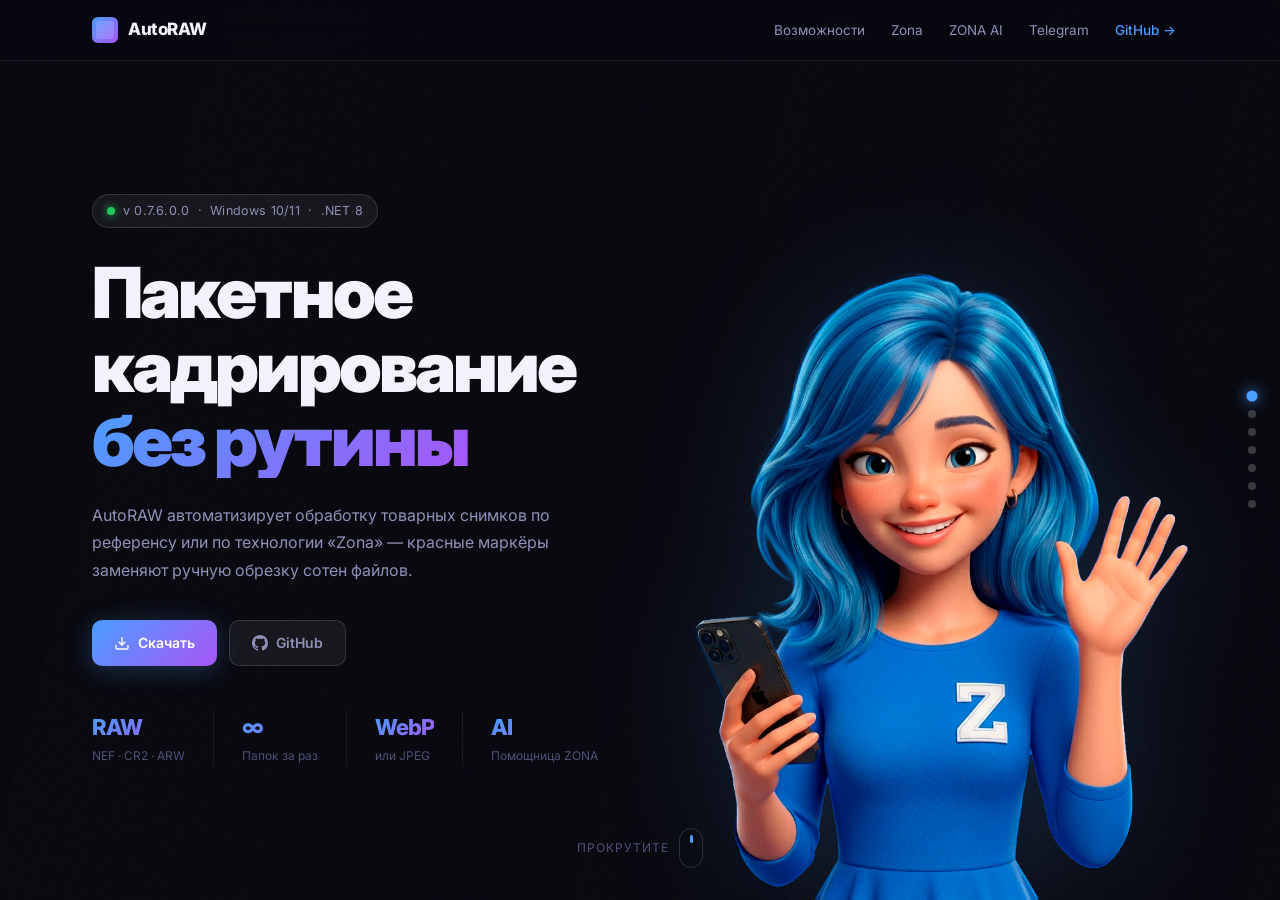
==== presentation/index.html @ 45a28817 "feat(presentation): add cuting.png to zona slide, bottom-right foreground Co-authored-by: Cursor <cu" ====
<!DOCTYPE html>
<html lang="ru">
<head>
  <meta charset="UTF-8" />
  <meta name="viewport" content="width=device-width, initial-scale=1.0" />
  <title>AutoRAW — умное кадрирование для фотографов</title>
  <link rel="icon" href="images/favicon.ico" type="image/x-icon" />
  <link rel="stylesheet" href="style.css" />
  <link rel="preconnect" href="https://fonts.googleapis.com" />
  <link rel="preconnect" href="https://fonts.gstatic.com" crossorigin />
  <link href="https://fonts.googleapis.com/css2?family=Inter:wght@300;400;500;600;700;800;900&display=swap" rel="stylesheet" />
</head>
<body>

<!-- ══════════ NAV ══════════ -->
<nav class="nav">
  <div class="nav-inner">
    <div class="nav-logo">
      <div class="nav-logo-mark"></div>
      <span>AutoRAW</span>
    </div>
    <ul class="nav-links">
      <li><a href="#s-features">Возможности</a></li>
      <li><a href="#s-zona">Zona</a></li>
      <li><a href="#s-ai">ZONA AI</a></li>
      <li><a href="#s-telegram">Telegram</a></li>
      <li><a href="https://github.com/divangames/AutoRAW" target="_blank" class="nav-github">GitHub →</a></li>
    </ul>
    <button class="nav-burger" id="navBurger"><span></span><span></span><span></span></button>
  </div>
</nav>

<!-- ══════════ SCROLL PROGRESS DOTS ══════════ -->
<div class="scroll-dots" id="scrollDots">
  <div class="sdot active" data-idx="0" title="Главная"></div>
  <div class="sdot" data-idx="1" title="Возможности"></div>
  <div class="sdot" data-idx="2" title="Zona"></div>
  <div class="sdot" data-idx="3" title="ZONA AI"></div>
  <div class="sdot" data-idx="4" title="Telegram"></div>
  <div class="sdot" data-idx="5" title="Стек"></div>
  <div class="sdot" data-idx="6" title="Старт"></div>
</div>

<!-- ══════════ SCROLL CONTAINER ══════════ -->
<div class="scroll-wrap" id="scrollWrap">

  <!-- ① HERO ─────────────────────────────────── -->
  <section class="snap-sec s-hero" id="s-hero" data-idx="0">
    <div class="hero-video-bg">
      <iframe id="heroVideo"
        src="https://kinescope.io/embed/4FJbXLCmydcAJ5dsx8L84a?autoplay=1&muted=1&loop=1&controls=0&background=1&playbackRate=2"
        frameborder="0" allow="autoplay; fullscreen" allowfullscreen></iframe>
      <div class="hero-video-overlay"></div>
    </div>
    <div class="hero-noise"></div>

    <div class="container hero-inner">
      <div class="hero-left">
        <div class="hero-badge ri" data-d="0">
          <span class="badge-dot"></span>
          v&nbsp;0.7.6.0.0 &nbsp;·&nbsp; Windows 10/11 &nbsp;·&nbsp; .NET&nbsp;8
        </div>
        <h1 class="hero-title">
          <span class="rw" data-d="80">Пакетное</span>
          <span class="rw" data-d="160">кадрирование</span>
          <span class="rw gradient-text" data-d="240">без рутины</span>
        </h1>
        <p class="hero-sub ri" data-d="340">
          AutoRAW автоматизирует обработку товарных снимков по референсу
          или по технологии «Zona» — красные маркёры заменяют ручную
          обрезку сотен файлов.
        </p>
        <div class="hero-actions ri" data-d="420">
          <a href="https://github.com/divangames/AutoRAW/releases" target="_blank" class="btn btn-primary">
            <svg width="16" height="16" viewBox="0 0 24 24" fill="none" stroke="currentColor" stroke-width="2"><path d="M21 15v4a2 2 0 01-2 2H5a2 2 0 01-2-2v-4"/><polyline points="7 10 12 15 17 10"/><line x1="12" y1="15" x2="12" y2="3"/></svg>
            Скачать
          </a>
          <a href="https://github.com/divangames/AutoRAW" target="_blank" class="btn btn-ghost">
            <svg width="16" height="16" viewBox="0 0 24 24" fill="currentColor"><path d="M12 0C5.37 0 0 5.37 0 12c0 5.31 3.435 9.795 8.205 11.385.6.105.825-.255.825-.57 0-.285-.015-1.23-.015-2.235-3.015.555-3.795-.735-4.035-1.41-.135-.345-.72-1.41-1.23-1.695-.42-.225-1.02-.78-.015-.795.945-.015 1.62.87 1.845 1.23 1.08 1.815 2.805 1.305 3.495.99.105-.78.42-1.305.765-1.605-2.67-.3-5.46-1.335-5.46-5.925 0-1.305.465-2.385 1.23-3.225-.12-.3-.54-1.53.12-3.18 0 0 1.005-.315 3.3 1.23.96-.27 1.98-.405 3-.405s2.04.135 3 .405c2.295-1.56 3.3-1.23 3.3-1.23.66 1.65.24 2.88.12 3.18.765.84 1.23 1.905 1.23 3.225 0 4.605-2.805 5.625-5.475 5.925.435.375.81 1.095.81 2.22 0 1.605-.015 2.895-.015 3.3 0 .315.225.69.825.57A12.02 12.02 0 0024 12c0-6.63-5.37-12-12-12z"/></svg>
            GitHub
          </a>
        </div>
        <div class="hero-stats ri" data-d="500">
          <div class="hstat">
            <div class="hstat-num" data-count="0">RAW</div>
            <div class="hstat-label">NEF · CR2 · ARW</div>
          </div>
          <div class="hstat-div"></div>
          <div class="hstat">
            <div class="hstat-num">∞</div>
            <div class="hstat-label">Папок за раз</div>
          </div>
          <div class="hstat-div"></div>
          <div class="hstat">
            <div class="hstat-num">WebP</div>
            <div class="hstat-label">или JPEG</div>
          </div>
          <div class="hstat-div"></div>
          <div class="hstat">
            <div class="hstat-num">AI</div>
            <div class="hstat-label">Помощница ZONA</div>
          </div>
        </div>
      </div>

      <div class="hero-right ri" data-d="200">
        <img src="images/fone_01.png" alt="ZONA" class="hero-char" id="heroChar" />
      </div>
    </div>

    <div class="hero-scroll-hint">
      <span>прокрутите</span>
      <div class="scroll-track"><div class="scroll-thumb"></div></div>
    </div>
  </section>

  <!-- ② FEATURES ─────────────────────────────── -->
  <section class="snap-sec s-features" id="s-features" data-idx="1">
    <div class="feat-char-wrap">
      <img src="images/hellow_02.png" alt="" class="feat-char" />
    </div>
    <div class="container">
      <div class="features-layout">
        <div class="feat-head">
          <div class="section-tag">Возможности</div>
          <h2 class="section-title">Полный арсенал<br/>для фотографа</h2>
          <p class="section-sub">Инструменты, которые превращают часы ручной обработки в минуты автоматики</p>
        </div>
        <div class="feat-grid">
          <div class="feat-item ri" data-d="0">
            <div class="feat-icon fi-blue"><svg width="22" height="22" viewBox="0 0 24 24" fill="none" stroke="currentColor" stroke-width="1.5"><path d="M4 6h16M4 12h16M4 18h7"/></svg></div>
            <div><div class="feat-title">Пакетная обработка</div><div class="feat-desc">Рекурсивный обход, пауза, отмена</div></div>
          </div>
          <div class="feat-item ri" data-d="60">
            <div class="feat-icon fi-red"><svg width="22" height="22" viewBox="0 0 24 24" fill="none" stroke="currentColor" stroke-width="1.5"><circle cx="12" cy="12" r="3"/><path d="M3 12h1m16 0h1M12 3v1m0 16v1M5.6 5.6l.7.7m11.4-.7l-.7.7M5.6 18.4l.7-.7m11.4.7l-.7-.7"/></svg></div>
            <div><div class="feat-title">Технология Zona</div><div class="feat-desc">Кроп по красному маркёру</div></div>
          </div>
          <div class="feat-item ri" data-d="120">
            <div class="feat-icon fi-purple"><svg width="22" height="22" viewBox="0 0 24 24" fill="none" stroke="currentColor" stroke-width="1.5"><path d="M21 16V8a2 2 0 00-1-1.73l-7-4a2 2 0 00-2 0l-7 4A2 2 0 003 8v8a2 2 0 001 1.73l7 4a2 2 0 002 0l7-4A2 2 0 0021 16z"/></svg></div>
            <div><div class="feat-title">Профили товара</div><div class="feat-desc">Кроссовки, WB и свои профили</div></div>
          </div>
          <div class="feat-item ri" data-d="180">
            <div class="feat-icon fi-green"><svg width="22" height="22" viewBox="0 0 24 24" fill="none" stroke="currentColor" stroke-width="1.5"><path d="M12 3H5a2 2 0 00-2 2v14a2 2 0 002 2h14a2 2 0 002-2v-7"/><path d="M18.375 2.625a2.121 2.121 0 013 3L12 15l-4 1 1-4z"/></svg></div>
            <div><div class="feat-title">Drag-and-drop</div><div class="feat-desc">Перетащите папку — путь подставится</div></div>
          </div>
          <div class="feat-item ri" data-d="240">
            <div class="feat-icon fi-orange"><svg width="22" height="22" viewBox="0 0 24 24" fill="none" stroke="currentColor" stroke-width="1.5"><circle cx="12" cy="12" r="4"/><path d="M12 2v2m0 16v2M2 12h2m16 0h2"/></svg></div>
            <div><div class="feat-title">Тёмная и светлая тема</div><div class="feat-desc">Синхронизация с системой Windows</div></div>
          </div>
          <div class="feat-item ri" data-d="300">
            <div class="feat-icon fi-cyan"><svg width="22" height="22" viewBox="0 0 24 24" fill="none" stroke="currentColor" stroke-width="1.5"><path d="M14 2H6a2 2 0 00-2 2v16a2 2 0 002 2h12a2 2 0 002-2V8z"/><polyline points="14 2 14 8 20 8"/></svg></div>
            <div><div class="feat-title">Цветокоррекция XMP</div><div class="feat-desc">Экспозиция, контраст, превью до/после</div></div>
          </div>
          <div class="feat-item ri" data-d="360">
            <div class="feat-icon fi-pink"><svg width="22" height="22" viewBox="0 0 24 24" fill="none" stroke="currentColor" stroke-width="1.5"><polyline points="22 12 18 12 15 21 9 3 6 12 2 12"/></svg></div>
            <div><div class="feat-title">Превью и анализ</div><div class="feat-desc">Три панели: референс · до · после</div></div>
          </div>
          <div class="feat-item ri" data-d="420">
            <div class="feat-icon fi-blue"><svg width="22" height="22" viewBox="0 0 24 24" fill="none" stroke="currentColor" stroke-width="1.5"><path d="M21 15v4a2 2 0 01-2 2H5a2 2 0 01-2-2v-4"/><polyline points="7 10 12 15 17 10"/></svg></div>
            <div><div class="feat-title">Обновления с GitHub</div><div class="feat-desc">Авто-проверка + тихая установка</div></div>
          </div>
        </div>
      </div>
    </div>
  </section>

  <!-- ③ ZONA ──────────────────────────────────── -->
  <section class="snap-sec s-zona" id="s-zona" data-idx="2">
    <div class="zona-char-wrap">
      <img src="images/cuting.png" alt="" class="zona-char" />
    </div>
    <div class="zona-bg-glow"></div>
    <div class="container">
      <div class="zona-layout">
        <div class="zona-left">
          <div class="section-tag section-tag-red ri" data-d="0">Технология «Zona»</div>
          <h2 class="section-title ri" data-d="80">Кроп по<br/>красному маркёру</h2>
          <p class="zona-desc ri" data-d="160">
            Собственная разработка AutoRAW: рядом с каждым исходником
            лежит маркёрное фото с <strong>красной рамкой</strong>
            вокруг нужной области. Алгоритм детектирует контур,
            вычисляет геометрию с учётом поворота и точно вырезает кадр.
          </p>
          <div class="zona-steps">
            <div class="zona-step ri" data-d="220">
              <div class="step-num">01</div>
              <div class="step-body">
                <div class="step-title">Маркёрное фото</div>
                <div class="step-text">В папке <code>zona/</code> — снимок с красной рамкой с тем же именем.</div>
              </div>
            </div>
            <div class="zona-step ri" data-d="280">
              <div class="step-num">02</div>
              <div class="step-body">
                <div class="step-title">Детекция контура</div>
                <div class="step-text">OpenCV находит красную область, строит прямоугольник с углом.</div>
              </div>
            </div>
            <div class="zona-step ri" data-d="340">
              <div class="step-num">03</div>
              <div class="step-body">
                <div class="step-title">Перенос геометрии</div>
                <div class="step-text">Координаты масштабируются на полноразмерный RAW.</div>
              </div>
            </div>
            <div class="zona-step ri" data-d="400">
              <div class="step-num">04</div>
              <div class="step-body">
                <div class="step-title">Приоритет над референсом</div>
                <div class="step-text">Маркёр найден — Zona первая. Иначе — кроп по референсу.</div>
              </div>
            </div>
          </div>
        </div>
        <div class="zona-right ri" data-d="100">
          <div class="zona-card">
            <div class="zona-card-bar">
              <span class="zcb-dot zcb-red"></span>
              <span class="zcb-dot zcb-yellow"></span>
              <span class="zcb-dot zcb-green"></span>
              <span class="zcb-title">Zona — детекция маркёра</span>
            </div>
            <div class="zona-card-body">
              <div class="zona-mock">
                <div class="mock-photo">
                  <div class="mock-red-zone"></div>
                  <div class="mock-corners">
                    <b class="mc mc-tl"></b><b class="mc mc-tr"></b>
                    <b class="mc mc-bl"></b><b class="mc mc-br"></b>
                  </div>
                </div>
                <div class="mock-arr">→</div>
                <div class="mock-result">
                  <div class="mock-check">✓</div>
                  <div class="mock-rlabel">Zona</div>
                </div>
              </div>
              <div class="zona-log">
                <div class="zlog zlog-ok">✅ 01.nef → zona detected</div>
                <div class="zlog zlog-ok">✅ 02.nef → zona detected</div>
                <div class="zlog zlog-ref">📐 03.nef → reference fallback</div>
                <div class="zlog zlog-ok">✅ 04.nef → zona detected</div>
                <div class="zlog zlog-ok">✅ 05.nef → zona detected</div>
              </div>
            </div>
          </div>
        </div>
      </div>
    </div>
  </section>

  <!-- ④ AI ────────────────────────────────────── -->
  <section class="snap-sec s-ai" id="s-ai" data-idx="3">
    <div class="ai-char-wrap">
      <img src="images/fone_02.png" alt="" class="ai-char" />
    </div>
    <div class="container">
      <div class="ai-layout">
        <div class="ai-chat-wrap ri" data-d="80">
          <div class="chat-window">
            <div class="chat-header">
              <div class="chat-avatar">
                <img src="images/ava_z.png" alt="ZONA"
                  onerror="this.style.display='none';this.nextElementSibling.style.display='flex'" />
                <div class="chat-avatar-fb">Z</div>
              </div>
              <div>
                <div class="chat-name">ZONA</div>
                <div class="chat-status"><span class="online-dot"></span> нейросеть-помощница</div>
              </div>
            </div>
            <div class="chat-msgs" id="chatMessages">
              <div class="chat-msg-zona">
                <div class="chat-bubble">
                  👋 Привет! Я ZONA — нейросеть в AutoRAW. Беру на себя рутину кадрирования, а ваш главный талант — снимать товар — остаётся только за вами.
                  <span class="msg-time">09:41</span>
                </div>
              </div>
              <div class="chat-msg-zona">
                <div class="chat-bubble">
                  🍬 Люблю конфеты и романтику, всем рада! Буду учиться и присылать отчёты.
                  <span class="msg-time">09:41</span>
                </div>
              </div>
              <div class="chat-msg-sys">
                <div class="chat-bubble-sys">⏯ Пакет запущен — 160 файлов</div>
              </div>
              <div class="chat-msg-zona">
                <div class="chat-bubble chat-bubble-done">
                  🌊 Последняя волна — и файлы готовы!<br /><br />
                  ✅ Успешно: 160, ошибок: 0, всего: 160. Время: 4:22.<br />
                  Профиль: Кроссовки
                  <span class="msg-time">09:46</span>
                </div>
              </div>
            </div>
          </div>
        </div>
        <div class="ai-text">
          <div class="section-tag section-tag-purple ri" data-d="0">ZONA AI</div>
          <h2 class="section-title ri" data-d="80">Помощница<br/>с характером</h2>
          <p class="ai-desc ri" data-d="160">
            ZONA — нейросеть, которая сама понимает контекст. Она чувствует,
            когда пакет готов, когда что-то пошло не так, когда работа
            остановлена — и каждый раз отвечает своими словами, без шаблонов.
          </p>
          <div class="ai-feats">
            <div class="ai-feat ri" data-d="220">
              <div class="ai-feat-icon">💬</div>
              <div>
                <div class="ai-feat-title">Чат-журнал</div>
                <div class="ai-feat-desc">Пузыри, аватар, время, копирование</div>
              </div>
            </div>
            <div class="ai-feat ri" data-d="280">
              <div class="ai-feat-icon">🧠</div>
              <div>
                <div class="ai-feat-title">Понимает сама</div>
                <div class="ai-feat-desc">Контекст: готово, ошибка, пауза, отмена</div>
              </div>
            </div>
            <div class="ai-feat ri" data-d="340">
              <div class="ai-feat-icon">⧉</div>
              <div>
                <div class="ai-feat-title">Отдельное окно</div>
                <div class="ai-feat-desc">Вынесите чат, перетащите за заголовок</div>
              </div>
            </div>
            <div class="ai-feat ri" data-d="400">
              <div class="ai-feat-icon">🎨</div>
              <div>
                <div class="ai-feat-title">Цветовая маркировка</div>
                <div class="ai-feat-desc">Ошибки — красным, успех — зелёным</div>
              </div>
            </div>
          </div>
        </div>
      </div>
    </div>
  </section>

  <!-- ⑤ TELEGRAM ───────────────────────────────── -->
  <section class="snap-sec s-telegram" id="s-telegram" data-idx="4">
    <div class="container">
      <div class="tg-layout">
        <div class="tg-left">
          <div class="section-tag section-tag-blue ri" data-d="0">Telegram</div>
          <h2 class="section-title ri" data-d="80">Уведомления<br/>прямо в чат</h2>
          <p class="tg-desc ri" data-d="160">Закройте ноутбук — ZONA сообщит о результате сама</p>
          <div class="tg-steps">
            <div class="tg-step ri" data-d="220"><div class="tg-step-n">01</div><div>Создайте бота у <strong>@BotFather</strong> — получите токен</div></div>
            <div class="tg-step ri" data-d="270"><div class="tg-step-n">02</div><div>Откройте <strong>Настройки → Telegram ZONA…</strong></div></div>
            <div class="tg-step ri" data-d="320"><div class="tg-step-n">03</div><div>Введите токен и ID чата, нажмите <strong>«Проверить»</strong></div></div>
            <div class="tg-step ri" data-d="370"><div class="tg-step-n">04</div><div>Готово — данные <strong>сохранены</strong> и защищены паролем</div></div>
          </div>
          <div class="tg-lock ri" data-d="440">
            🔒 Токен и Chat ID хранятся только на вашем ПК
          </div>
        </div>
        <div class="tg-right ri" data-d="100">
          <div class="tg-cards">
            <div class="tg-card tg-done">
              <div class="tg-card-emo">✅</div>
              <div>
                <div class="tg-card-lbl">Пакет готов</div>
                <div class="tg-card-msg">🎯 Цель достигнута — пакет готов!<br/>✅ Успешно: 48, ошибок: 0. Время: 1:12.<br/>Профиль: WB Sneakers</div>
                <div class="tg-card-time">14:32</div>
              </div>
            </div>
            <div class="tg-card tg-error">
              <div class="tg-card-emo">❌</div>
              <div>
                <div class="tg-card-lbl">Ошибка</div>
                <div class="tg-card-msg">⚡ Что-то пошло не так!<br/>Cannot read file: 07.nef</div>
                <div class="tg-card-time">14:33</div>
              </div>
            </div>
            <div class="tg-card tg-cancel">
              <div class="tg-card-emo">🚫</div>
              <div>
                <div class="tg-card-lbl">Отмена</div>
                <div class="tg-card-msg">🌊 Прибой затих. Отмена.</div>
                <div class="tg-card-time">14:34</div>
              </div>
            </div>
          </div>
        </div>
      </div>
    </div>
  </section>

  <!-- ⑥ STACK ──────────────────────────────────── -->
  <section class="snap-sec s-stack" id="s-stack" data-idx="5">
    <div class="container">
      <div class="stack-layout">
        <div class="stack-head">
          <div class="section-tag ri" data-d="0">Технологии</div>
          <h2 class="section-title ri" data-d="80">Что внутри AutoRAW</h2>
          <p class="section-sub ri" data-d="140">Зрелый стек без лишних зависимостей</p>
        </div>
        <div class="stack-grid">
          <div class="stack-card ri" data-d="0">
            <div class="stack-ico sico-blue">.NET</div>
            <div class="stack-name">.NET 8</div>
            <div class="stack-desc">Современный быстрый рантайм</div>
          </div>
          <div class="stack-card ri" data-d="70">
            <div class="stack-ico sico-purple">WPF</div>
            <div class="stack-name">WPF</div>
            <div class="stack-desc">Нативный Windows UI</div>
          </div>
          <div class="stack-card ri" data-d="140">
            <div class="stack-ico sico-green">CV</div>
            <div class="stack-name">OpenCvSharp</div>
            <div class="stack-desc">Детекция красной зоны</div>
          </div>
          <div class="stack-card ri" data-d="210">
            <div class="stack-ico sico-orange">MN</div>
            <div class="stack-name">Magick.NET</div>
            <div class="stack-desc">RAW + WebP/JPEG</div>
          </div>
          <div class="stack-card ri" data-d="280">
            <div class="stack-ico sico-cyan">TG</div>
            <div class="stack-name">Telegram Bot API</div>
            <div class="stack-desc">Уведомления о пакете</div>
          </div>
          <div class="stack-card ri" data-d="350">
            <div class="stack-ico sico-yellow">ISS</div>
            <div class="stack-name">Inno Setup</div>
            <div class="stack-desc">Установщик с .NET</div>
          </div>
        </div>
        <div class="req-strip ri" data-d="200">
          <div class="req-item"><span class="req-label">ОС</span><span>Windows 10 / 11 · x64</span></div>
          <div class="req-div"></div>
          <div class="req-item"><span class="req-label">RAM</span><span>4 ГБ min · 8 ГБ рек.</span></div>
          <div class="req-div"></div>
          <div class="req-item"><span class="req-label">CPU</span><span>2 ядра min · 4+ рек.</span></div>
          <div class="req-div"></div>
          <div class="req-item"><span class="req-label">Экран</span><span>1280×720+</span></div>
          <div class="req-div"></div>
          <div class="req-item"><span class="req-label">Диск</span><span>~1 ГБ + файлы</span></div>
        </div>
      </div>
    </div>
  </section>

  <!-- ⑦ CTA ───────────────────────────────────── -->
  <section class="snap-sec s-cta" id="s-cta" data-idx="6">
    <div class="cta-glow-1"></div>
    <div class="cta-glow-2"></div>
    <div class="container cta-inner">
      <div class="cta-tag ri" data-d="0">WhiteCube · 2026</div>
      <h2 class="cta-title ri" data-d="80">
        Готовы попробовать<br/>
        <span class="gradient-text">AutoRAW</span>?
      </h2>
      <p class="cta-sub ri" data-d="160">
        Скачайте установщик — .NET установится автоматически при необходимости
      </p>
      <div class="cta-actions ri" data-d="240">
        <a href="https://github.com/divangames/AutoRAW/releases" target="_blank" class="btn btn-primary btn-xl">
          <svg width="20" height="20" viewBox="0 0 24 24" fill="none" stroke="currentColor" stroke-width="2"><path d="M21 15v4a2 2 0 01-2 2H5a2 2 0 01-2-2v-4"/><polyline points="7 10 12 15 17 10"/><line x1="12" y1="15" x2="12" y2="3"/></svg>
          Скачать AutoRAW
        </a>
        <a href="https://github.com/divangames/AutoRAW" target="_blank" class="btn btn-ghost btn-xl">
          Репозиторий GitHub
        </a>
      </div>
      <div class="cta-ver ri" data-d="320">Версия <strong>0.7.6.0.0</strong></div>
    </div>
    <footer class="footer">
      <div class="container footer-inner">
        <div>
          <div class="footer-logo"><div class="nav-logo-mark"></div><span>AutoRAW</span></div>
          <div class="footer-copy">© 2026 WhiteCube. Все права защищены.</div>
        </div>
        <div class="footer-links">
          <a href="https://github.com/divangames/AutoRAW" target="_blank">GitHub</a>
          <a href="https://github.com/divangames/AutoRAW/releases" target="_blank">Релизы</a>
          <a href="https://белаякоробка.рф/" target="_blank">WhiteCube</a>
        </div>
      </div>
    </footer>
  </section>

</div><!-- /scroll-wrap -->

<script src="script.js"></script>
</body>
</html>
---- presentation/style.css ----
/* ══════════════════════════════════════════════
   AutoRAW — Premium Investor Presentation
   ══════════════════════════════════════════════ */

:root {
  --bg:        #08080f;
  --bg2:       #0c0c18;
  --surface:   #141422;
  --surface2:  #1c1c2e;
  --border:    rgba(255,255,255,0.07);
  --border2:   rgba(255,255,255,0.13);

  --text:      #f2f2fa;
  --text-2:    #9090b8;
  --text-3:    #50507a;

  --blue:      #4a9eff;
  --blue-bg:   rgba(74,158,255,0.10);
  --purple:    #a855f7;
  --purple-bg: rgba(168,85,247,0.10);
  --green:     #22c55e;
  --green-bg:  rgba(34,197,94,0.10);
  --orange:    #f97316;
  --orange-bg: rgba(249,115,22,0.10);
  --cyan:      #06b6d4;
  --cyan-bg:   rgba(6,182,212,0.10);
  --pink:      #ec4899;
  --pink-bg:   rgba(236,72,153,0.10);
  --yellow:    #eab308;
  --yellow-bg: rgba(234,179,8,0.10);
  --red:       #ef4444;
  --red-bg:    rgba(239,68,68,0.10);

  --r:   10px;
  --rl:  18px;
  --rxl: 24px;
  --font:'Inter',system-ui,-apple-system,sans-serif;
}

*,*::before,*::after{box-sizing:border-box;margin:0;padding:0}
html{font-size:16px}
body{
  font-family:var(--font);
  background:var(--bg);
  color:var(--text);
  line-height:1.6;
  -webkit-font-smoothing:antialiased;
  overflow:hidden;
}
img{display:block;max-width:100%}
a{color:inherit;text-decoration:none}

/* ══════════ SCROLL SNAP CONTAINER ══════════ */
.scroll-wrap{
  height:100vh;
  overflow-y:scroll;
  scroll-snap-type:y mandatory;
  scroll-behavior:smooth;
  /* hide scrollbar */
  scrollbar-width:none;
}
.scroll-wrap::-webkit-scrollbar{display:none}

.snap-sec{
  height:100vh;
  scroll-snap-align:start;
  position:relative;
  overflow:hidden;
  display:flex;
  align-items:center;
}

.container{
  max-width:1160px;
  margin:0 auto;
  padding:0 32px;
  width:100%;
}

/* ══════════ NAV ══════════ */
.nav{
  position:fixed;
  top:0;left:0;right:0;
  z-index:200;
  background:rgba(8,8,15,0.6);
  backdrop-filter:blur(24px) saturate(160%);
  border-bottom:1px solid var(--border);
  transition:background .3s;
}
.nav-inner{
  max-width:1160px;
  margin:0 auto;
  padding:0 32px;
  height:60px;
  display:flex;
  align-items:center;
  justify-content:space-between;
}
.nav-logo{
  display:flex;align-items:center;gap:10px;
  font-size:17px;font-weight:800;letter-spacing:-.5px;
}
.nav-logo-mark{
  width:26px;height:26px;
  background:linear-gradient(135deg,#4a9eff,#a855f7);
  border-radius:6px;
  position:relative;
}
.nav-logo-mark::after{
  content:'';position:absolute;inset:4px;
  background:rgba(255,255,255,.15);border-radius:3px;
}
.nav-links{
  display:flex;align-items:center;gap:2px;list-style:none;
}
.nav-links a{
  padding:5px 12px;font-size:13.5px;
  color:var(--text-2);border-radius:7px;
  transition:color .2s,background .2s;
}
.nav-links a:hover{color:var(--text);background:var(--surface)}
.nav-github{color:var(--blue)!important;font-weight:500}
.nav-burger{
  display:none;flex-direction:column;gap:5px;
  background:none;border:none;cursor:pointer;padding:4px;
}
.nav-burger span{display:block;width:22px;height:2px;background:var(--text-2);border-radius:2px;transition:.3s}

/* ══════════ SCROLL DOTS ══════════ */
.scroll-dots{
  position:fixed;
  right:24px;top:50%;
  transform:translateY(-50%);
  z-index:150;
  display:flex;flex-direction:column;gap:10px;
}
.sdot{
  width:8px;height:8px;border-radius:50%;
  background:rgba(255,255,255,.2);
  cursor:pointer;transition:all .3s;
  position:relative;
}
.sdot::before{
  content:attr(title);
  position:absolute;right:20px;top:50%;transform:translateY(-50%);
  background:var(--surface);border:1px solid var(--border2);
  color:var(--text-2);font-size:12px;font-family:var(--font);
  padding:4px 10px;border-radius:6px;
  white-space:nowrap;opacity:0;pointer-events:none;
  transition:opacity .2s;
}
.sdot:hover::before{opacity:1}
.sdot.active{
  background:var(--blue);
  box-shadow:0 0 10px var(--blue);
  transform:scale(1.4);
}

/* ══════════ ANIMATIONS ══════════ */
@keyframes fadeInUp{
  from{opacity:0;transform:translateY(36px)}
  to{opacity:1;transform:translateY(0)}
}
@keyframes slideInLeft{
  from{opacity:0;transform:translateX(-50px)}
  to{opacity:1;transform:translateX(0)}
}
@keyframes slideInRight{
  from{opacity:0;transform:translateX(50px)}
  to{opacity:1;transform:translateX(0)}
}
@keyframes wordReveal{
  from{opacity:0;transform:translateY(60%) skewY(4deg)}
  to{opacity:1;transform:translateY(0) skewY(0)}
}
@keyframes scaleIn{
  from{opacity:0;transform:scale(.92)}
  to{opacity:1;transform:scale(1)}
}
@keyframes pulse{
  0%,100%{opacity:1;transform:scale(1)}
  50%{opacity:.7;transform:scale(.85)}
}
@keyframes scrollThumb{
  0%{transform:translateY(0);opacity:1}
  80%{transform:translateY(12px);opacity:0}
  100%{transform:translateY(0);opacity:0}
}
@keyframes glow1{0%{transform:translate(0,0) scale(1)}100%{transform:translate(40px,-20px) scale(1.12)}}
@keyframes glow2{0%{transform:translate(0,0) scale(1)}100%{transform:translate(-30px,30px) scale(1.18)}}
@keyframes redPulse{
  0%,100%{border-color:rgba(239,68,68,.7)}
  50%{border-color:rgba(239,68,68,1);box-shadow:0 0 14px rgba(239,68,68,.35)}
}
@keyframes logSlide{
  from{opacity:0;transform:translateX(-10px)}
  to{opacity:1;transform:translateX(0)}
}

/* reveal items — default hidden */
.ri,.rw{opacity:0}

/* active section triggers animation */
.snap-sec.is-active .ri{animation:fadeInUp .65s cubic-bezier(.16,1,.3,1) forwards}
.snap-sec.is-active .rw{animation:wordReveal .6s cubic-bezier(.16,1,.3,1) forwards}

/* stagger via data-d */
.snap-sec.is-active [data-d]{animation-delay:calc(attr(data-d ms, 0ms))}

/* JS will set inline style for delay */

/* ══════════ HERO ══════════ */
.s-hero{padding-top:60px}

/* video bg */
.hero-video-bg{
  position:absolute;inset:0;overflow:hidden;z-index:0;
}
.hero-video-bg iframe{
  position:absolute;top:50%;left:50%;
  transform:translate(-50%,-50%);
  width:177.78vh;height:56.25vw;
  min-width:100%;min-height:100%;
  pointer-events:none;border:none;
}
.hero-video-overlay{
  position:absolute;inset:0;
  background:linear-gradient(
    105deg,
    rgba(8,8,15,.92) 0%,
    rgba(8,8,15,.78) 50%,
    rgba(8,8,15,.35) 100%
  );
}
.hero-noise{
  position:absolute;inset:0;z-index:1;pointer-events:none;
  background-image:url("data:image/svg+xml,%3Csvg viewBox='0 0 200 200' xmlns='http://www.w3.org/2000/svg'%3E%3Cfilter id='n'%3E%3CfeTurbulence type='fractalNoise' baseFrequency='0.9' numOctaves='4' stitchTiles='stitch'/%3E%3C/filter%3E%3Crect width='100%25' height='100%25' filter='url(%23n)' opacity='0.04'/%3E%3C/svg%3E");
  opacity:.5;
}

/* hero layout */
.hero-inner{
  position:relative;z-index:2;
  display:grid;
  grid-template-columns:55% 45%;
  align-items:center;
  gap:0;
  height:100%;
  padding-top:0;
}
.hero-left{
  padding-right:40px;
}
.hero-badge{
  display:inline-flex;align-items:center;gap:8px;
  padding:6px 14px;
  background:rgba(255,255,255,.06);
  border:1px solid var(--border2);
  border-radius:100px;
  font-size:12.5px;color:var(--text-2);
  margin-bottom:28px;
  letter-spacing:.2px;
}
.badge-dot{
  width:8px;height:8px;border-radius:50%;
  background:var(--green);
  box-shadow:0 0 8px var(--green);
  animation:pulse 2s ease-in-out infinite;
}
.hero-title{
  font-size:clamp(44px,5.5vw,76px);
  font-weight:900;
  line-height:1.05;
  letter-spacing:-3px;
  margin-bottom:24px;
  display:flex;flex-direction:column;
  align-items:flex-start;
  overflow:hidden;
}
.hero-title .rw{
  display:block;
}
.gradient-text{
  background:linear-gradient(135deg,var(--blue) 0%,var(--purple) 100%);
  -webkit-background-clip:text;-webkit-text-fill-color:transparent;
  background-clip:text;
}
.hero-sub{
  font-size:16px;color:var(--text-2);
  max-width:480px;line-height:1.7;
  margin-bottom:36px;
}
.hero-actions{
  display:flex;gap:12px;flex-wrap:wrap;
  margin-bottom:44px;
}

/* buttons */
.btn{
  display:inline-flex;align-items:center;gap:8px;
  padding:11px 22px;border-radius:var(--r);
  font-size:14px;font-weight:600;font-family:var(--font);
  cursor:pointer;border:none;
  transition:transform .15s,box-shadow .2s,opacity .15s;
}
.btn:hover{transform:translateY(-2px)}
.btn:active{transform:translateY(0)}
.btn-primary{
  background:linear-gradient(135deg,var(--blue),var(--purple));
  color:#fff;
  box-shadow:0 4px 24px rgba(74,158,255,.28);
}
.btn-primary:hover{box-shadow:0 8px 32px rgba(74,158,255,.45)}
.btn-ghost{
  background:rgba(255,255,255,.06);
  border:1px solid var(--border2);
  color:var(--text-2);
}
.btn-ghost:hover{color:var(--text);background:rgba(255,255,255,.1)}
.btn-xl{padding:14px 28px;font-size:15px}

.hero-stats{
  display:flex;align-items:center;gap:0;
  flex-wrap:wrap;
}
.hstat{padding:0 28px 0 0;margin-right:28px;border-right:1px solid var(--border)}
.hstat:last-child{border-right:none;margin-right:0;padding-right:0}
.hstat-num{
  font-size:22px;font-weight:800;letter-spacing:-1px;
  background:linear-gradient(135deg,var(--blue),var(--purple));
  -webkit-background-clip:text;-webkit-text-fill-color:transparent;background-clip:text;
}
.hstat-label{font-size:12px;color:var(--text-3);margin-top:1px}

/* hero right - character */
.hero-right{
  position:relative;
  height:100%;
  display:flex;align-items:flex-end;justify-content:center;
}
.hero-char{
  height:90vh;max-height:800px;
  width:auto;object-fit:contain;object-position:bottom;
  display:block;
  filter:drop-shadow(0 0 60px rgba(74,158,255,.15));
  transition:transform .1s linear;
}

/* scroll hint */
.hero-scroll-hint{
  position:absolute;bottom:32px;left:50%;
  transform:translateX(-50%);
  z-index:3;
  display:flex;align-items:center;gap:10px;
  color:var(--text-3);font-size:12px;letter-spacing:1px;
  text-transform:uppercase;
}
.scroll-track{
  width:24px;height:40px;
  border:1.5px solid rgba(255,255,255,.15);
  border-radius:12px;
  display:flex;justify-content:center;padding:6px 0;
}
.scroll-thumb{
  width:3px;height:8px;border-radius:2px;
  background:var(--blue);
  animation:scrollThumb 2s ease-in-out infinite;
}

/* ══════════ SECTION COMMON ══════════ */
.section-tag{
  display:inline-block;padding:4px 12px;
  background:var(--blue-bg);color:var(--blue);
  border-radius:100px;font-size:11.5px;font-weight:600;
  letter-spacing:.6px;text-transform:uppercase;
  margin-bottom:14px;
}
.section-tag-red   {background:var(--red-bg);   color:var(--red)}
.section-tag-purple{background:var(--purple-bg);color:var(--purple)}
.section-tag-blue  {background:var(--blue-bg);  color:var(--blue)}
.section-title{
  font-size:clamp(30px,3.6vw,52px);
  font-weight:800;letter-spacing:-1.5px;
  line-height:1.1;margin-bottom:14px;
}
.section-sub{
  font-size:16px;color:var(--text-2);
  max-width:520px;line-height:1.65;
}

/* ══════════ FEATURES ══════════ */
.s-features{background:var(--bg2);position:relative}

.feat-char-wrap{
  position:absolute;
  bottom:0;
  right:40px;
  z-index:10;pointer-events:none;
  height:32%;
}
.feat-char{
  height:100%;width:auto;
  object-fit:contain;object-position:bottom right;
  display:block;
  opacity:1;
  filter:drop-shadow(-10px 0 20px rgba(8,8,15,.6));
}
.features-layout{
  position:relative;z-index:1;
  display:grid;
  grid-template-columns:300px 1fr;
  gap:64px;
  align-items:center;
  width:100%;
}
.feat-head .section-sub{max-width:260px;margin-top:10px}
.feat-grid{
  display:grid;
  grid-template-columns:1fr 1fr;
  gap:6px;
}
.feat-item{
  display:flex;align-items:center;gap:16px;
  padding:16px 18px;
  background:var(--surface);
  border:1px solid var(--border);
  border-radius:var(--rl);
  transition:border-color .25s,transform .25s;
}
.feat-item:hover{border-color:var(--border2);transform:translateX(4px)}
.feat-icon{
  min-width:40px;height:40px;border-radius:10px;
  display:flex;align-items:center;justify-content:center;
  flex-shrink:0;
}
.fi-blue   {background:var(--blue-bg);  color:var(--blue)}
.fi-red    {background:var(--red-bg);   color:var(--red)}
.fi-purple {background:var(--purple-bg);color:var(--purple)}
.fi-green  {background:var(--green-bg); color:var(--green)}
.fi-orange {background:var(--orange-bg);color:var(--orange)}
.fi-cyan   {background:var(--cyan-bg);  color:var(--cyan)}
.fi-pink   {background:var(--pink-bg);  color:var(--pink)}
.feat-title{font-size:14px;font-weight:600;margin-bottom:2px}
.feat-desc {font-size:12.5px;color:var(--text-3);line-height:1.4}

/* ══════════ ZONA ══════════ */
.s-zona{background:var(--bg)}

.zona-char-wrap{
  position:absolute;
  bottom:0;right:40px;
  z-index:10;pointer-events:none;
  height:64%;
}
.zona-char{
  height:100%;width:auto;
  object-fit:contain;object-position:bottom right;
  display:block;
  opacity:1;
  filter:drop-shadow(-10px 0 24px rgba(8,8,15,.7));
}
.zona-bg-glow{
  position:absolute;top:50%;left:50%;
  transform:translate(-50%,-50%);
  width:700px;height:400px;
  background:radial-gradient(ellipse,rgba(239,68,68,.05) 0%,transparent 70%);
  pointer-events:none;z-index:0;
}
.zona-layout{
  position:relative;z-index:1;
  display:grid;grid-template-columns:1fr 1fr;
  gap:64px;align-items:center;width:100%;
}
.zona-desc{font-size:15px;color:var(--text-2);line-height:1.7;margin-bottom:28px}
.zona-desc strong{color:var(--red)}
.zona-steps{display:flex;flex-direction:column;gap:16px}
.zona-step{display:flex;gap:14px;align-items:flex-start}
.step-num{
  min-width:34px;height:34px;
  background:var(--red-bg);color:var(--red);
  border-radius:8px;display:flex;align-items:center;justify-content:center;
  font-size:12px;font-weight:700;flex-shrink:0;
}
.step-title{font-size:14px;font-weight:600;margin-bottom:2px}
.step-text{font-size:13px;color:var(--text-2);line-height:1.45}
.step-text code{
  background:var(--surface2);padding:1px 5px;
  border-radius:4px;font-size:12px;color:var(--cyan);
}
/* zona card */
.zona-card{
  background:var(--surface);
  border:1px solid var(--border);
  border-radius:var(--rxl);overflow:hidden;
}
.zona-card-bar{
  display:flex;align-items:center;gap:7px;
  padding:13px 18px;
  background:var(--surface2);
  border-bottom:1px solid var(--border);
  font-size:13px;color:var(--text-2);
}
.zcb-dot{width:11px;height:11px;border-radius:50%}
.zcb-red{background:#ef4444}.zcb-yellow{background:#eab308}.zcb-green{background:#22c55e}
.zcb-title{margin-left:4px}
.zona-card-body{padding:20px}
.zona-mock{
  display:flex;align-items:center;justify-content:center;
  gap:16px;margin-bottom:16px;
}
.mock-photo{
  position:relative;width:100px;height:70px;
  background:var(--bg2);border:1px solid var(--border);
  border-radius:8px;display:flex;align-items:center;justify-content:center;
}
.mock-red-zone{
  width:60px;height:40px;
  border:2px solid rgba(239,68,68,.7);
  background:rgba(239,68,68,.07);border-radius:4px;
  animation:redPulse 2s ease-in-out infinite;
}
.mock-corners{position:absolute;inset:4px}
.mc{position:absolute;width:8px;height:8px;border-color:var(--red);border-style:solid}
.mc-tl{top:0;left:0;border-width:2px 0 0 2px}
.mc-tr{top:0;right:0;border-width:2px 2px 0 0}
.mc-bl{bottom:0;left:0;border-width:0 0 2px 2px}
.mc-br{bottom:0;right:0;border-width:0 2px 2px 0}
.mock-arr{font-size:22px;color:var(--text-3)}
.mock-result{
  width:68px;height:68px;
  background:var(--green-bg);border:1px solid var(--green);
  border-radius:8px;display:flex;align-items:center;justify-content:center;
  text-align:center;
}
.mock-check{font-size:22px;color:var(--green)}
.mock-rlabel{font-size:11px;color:var(--green);font-weight:600}
.zona-log{display:flex;flex-direction:column;gap:5px}
.zlog{
  font-size:12px;font-family:'Courier New',monospace;
  padding:5px 10px;border-radius:6px;
  animation:logSlide .4s ease;
}
.zlog-ok {background:var(--green-bg);color:var(--green)}
.zlog-ref{background:var(--blue-bg); color:var(--blue)}

/* ══════════ AI ══════════ */
.s-ai{background:var(--bg2)}
.ai-char-wrap{
  position:absolute;
  right:0;bottom:0;
  z-index:0;pointer-events:none;
  height:100%;
  display:flex;align-items:flex-end;
}
.ai-char{
  height:96%;max-height:820px;
  width:auto;
  object-fit:contain;object-position:bottom right;
  display:block;
  opacity:.22;
  filter:blur(1.5px) grayscale(.1);
}
.ai-layout{
  position:relative;z-index:1;
  display:grid;grid-template-columns:420px 1fr;
  gap:60px;align-items:center;width:100%;
}
/* chat */
.chat-window{
  background:var(--surface);
  border:1px solid var(--border);
  border-radius:var(--rxl);overflow:hidden;
}
.chat-header{
  display:flex;align-items:center;gap:12px;
  padding:14px 18px;
  background:var(--surface2);border-bottom:1px solid var(--border);
}
.chat-avatar{
  width:38px;height:38px;border-radius:50%;
  background:linear-gradient(135deg,var(--blue),var(--purple));
  overflow:hidden;display:flex;align-items:center;justify-content:center;position:relative;
}
.chat-avatar img{width:100%;height:100%;object-fit:cover}
.chat-avatar-fb{
  display:none;width:100%;height:100%;
  align-items:center;justify-content:center;
  font-size:16px;font-weight:700;color:#fff;
}
.chat-name{font-size:14px;font-weight:600}
.chat-status{font-size:12px;color:var(--text-3);display:flex;align-items:center;gap:5px}
.online-dot{
  width:7px;height:7px;border-radius:50%;
  background:var(--green);box-shadow:0 0 6px var(--green);
}
.chat-msgs{
  padding:14px;display:flex;flex-direction:column;gap:8px;
  min-height:220px;
}
.chat-msg-zona{align-self:flex-start}
.chat-msg-sys{align-self:center}
.chat-bubble{
  background:var(--surface2);border:1px solid var(--border);
  border-radius:14px 14px 14px 4px;
  padding:10px 13px;font-size:13px;color:var(--text);
  line-height:1.5;max-width:300px;position:relative;
}
.chat-bubble-done{
  background:rgba(34,197,94,.07);border-color:rgba(34,197,94,.18);
}
.chat-bubble-sys{
  background:var(--surface2);border:1px solid var(--border);
  border-radius:8px;padding:4px 12px;font-size:12px;color:var(--text-3);
}
.msg-time{
  display:block;font-size:10.5px;color:var(--text-3);
  margin-top:4px;text-align:right;
}
/* ai text */
.ai-desc{font-size:15px;color:var(--text-2);line-height:1.7;margin-bottom:28px}
.ai-feats{display:flex;flex-direction:column;gap:16px}
.ai-feat{display:flex;gap:14px;align-items:flex-start}
.ai-feat-icon{font-size:22px;min-width:36px;height:36px;display:flex;align-items:center}
.ai-feat-title{font-size:14px;font-weight:600;margin-bottom:2px}
.ai-feat-desc{font-size:13px;color:var(--text-2);line-height:1.45}

/* ══════════ TELEGRAM ══════════ */
.s-telegram{background:var(--bg)}
.tg-layout{
  display:grid;grid-template-columns:1fr 1fr;
  gap:64px;align-items:center;width:100%;
}
.tg-desc{font-size:15px;color:var(--text-2);margin:10px 0 28px;line-height:1.65}
.tg-steps{display:flex;flex-direction:column;gap:12px;margin-bottom:24px}
.tg-step{
  display:flex;gap:14px;align-items:center;
  font-size:14px;color:var(--text-2);line-height:1.5;
}
.tg-step strong{color:var(--text)}
.tg-step-n{
  min-width:32px;height:32px;border-radius:8px;
  background:var(--blue-bg);color:var(--blue);
  display:flex;align-items:center;justify-content:center;
  font-size:12px;font-weight:700;flex-shrink:0;
}
.tg-lock{
  display:inline-flex;align-items:center;gap:8px;
  padding:10px 16px;
  background:var(--surface);border:1px solid var(--border);
  border-radius:var(--r);font-size:13px;color:var(--text-2);
}
/* tg cards */
.tg-cards{display:flex;flex-direction:column;gap:10px}
.tg-card{
  display:flex;gap:14px;
  background:var(--surface);border:1px solid var(--border);
  border-radius:var(--rl);padding:16px 18px;
  transition:border-color .25s,transform .2s;
}
.tg-card:hover{transform:translateX(-4px)}
.tg-card-emo{font-size:26px;min-width:40px;height:40px;display:flex;align-items:center;justify-content:center}
.tg-done  {border-left:3px solid var(--green)}
.tg-error {border-left:3px solid var(--red)}
.tg-cancel{border-left:3px solid var(--orange)}
.tg-done  .tg-card-emo{background:var(--green-bg);border-radius:10px}
.tg-error .tg-card-emo{background:var(--red-bg);border-radius:10px}
.tg-cancel .tg-card-emo{background:var(--orange-bg);border-radius:10px}
.tg-card-lbl{font-size:11.5px;font-weight:600;text-transform:uppercase;letter-spacing:.5px;color:var(--text-3);margin-bottom:5px}
.tg-card-msg{
  font-size:12.5px;font-family:'Courier New',monospace;
  background:var(--bg2);padding:7px 10px;border-radius:6px;
  color:var(--text);line-height:1.45;margin-bottom:5px;
}
.tg-card-time{font-size:11px;color:var(--text-3)}

/* ══════════ STACK ══════════ */
.s-stack{background:var(--bg2)}
.stack-layout{
  display:flex;flex-direction:column;gap:36px;width:100%;
}
.stack-head{text-align:center}
.stack-head .section-sub{margin:10px auto 0;max-width:400px}
.stack-grid{
  display:grid;grid-template-columns:repeat(6,1fr);gap:12px;
}
.stack-card{
  background:var(--surface);border:1px solid var(--border);
  border-radius:var(--rl);padding:22px 14px;text-align:center;
  transition:transform .2s,border-color .2s;
}
.stack-card:hover{transform:translateY(-4px);border-color:var(--border2)}
.stack-ico{
  width:48px;height:48px;border-radius:10px;
  display:flex;align-items:center;justify-content:center;
  font-size:13px;font-weight:800;letter-spacing:-.5px;
  margin:0 auto 10px;
}
.sico-blue  {background:var(--blue-bg);  color:var(--blue)}
.sico-purple{background:var(--purple-bg);color:var(--purple)}
.sico-green {background:var(--green-bg); color:var(--green)}
.sico-orange{background:var(--orange-bg);color:var(--orange)}
.sico-cyan  {background:var(--cyan-bg);  color:var(--cyan)}
.sico-yellow{background:var(--yellow-bg);color:var(--yellow)}
.stack-name{font-size:13px;font-weight:600;margin-bottom:3px}
.stack-desc{font-size:12px;color:var(--text-3);line-height:1.35}
/* req strip */
.req-strip{
  display:flex;align-items:center;justify-content:center;
  gap:0;background:var(--surface);
  border:1px solid var(--border);border-radius:var(--rl);
  padding:16px 24px;flex-wrap:wrap;
}
.req-item{
  display:flex;align-items:center;gap:8px;
  padding:0 20px;font-size:13.5px;
}
.req-label{color:var(--text-3);font-size:12px;min-width:35px}
.req-div{width:1px;height:24px;background:var(--border)}

/* ══════════ CTA ══════════ */
.s-cta{
  background:var(--bg);
  flex-direction:column;justify-content:space-between;
}
.cta-glow-1,.cta-glow-2{
  position:absolute;border-radius:50%;
  filter:blur(80px);pointer-events:none;opacity:.25;
}
.cta-glow-1{
  width:500px;height:350px;top:10%;left:20%;
  background:radial-gradient(circle,rgba(74,158,255,.4) 0%,transparent 70%);
  animation:glow1 5s ease-in-out infinite alternate;
}
.cta-glow-2{
  width:400px;height:300px;bottom:20%;right:15%;
  background:radial-gradient(circle,rgba(168,85,247,.4) 0%,transparent 70%);
  animation:glow2 6s ease-in-out infinite alternate;
}
.cta-inner{
  position:relative;z-index:1;
  display:flex;flex-direction:column;
  align-items:flex-start;justify-content:center;
  flex:1;padding-top:80px;padding-bottom:40px;
}
.cta-tag{
  display:inline-block;padding:4px 12px;
  background:rgba(255,255,255,.06);border:1px solid var(--border2);
  border-radius:100px;font-size:12px;color:var(--text-3);
  margin-bottom:20px;letter-spacing:.5px;
}
.cta-title{
  font-size:clamp(38px,5vw,68px);
  font-weight:900;letter-spacing:-2px;line-height:1.1;
  margin-bottom:18px;
}
.cta-sub{
  font-size:16px;color:var(--text-2);
  max-width:480px;line-height:1.65;margin-bottom:36px;
}
.cta-actions{display:flex;gap:12px;flex-wrap:wrap;margin-bottom:20px}
.cta-ver{font-size:13px;color:var(--text-3)}
.cta-ver strong{color:var(--text-2)}

/* footer */
.footer{
  position:relative;z-index:1;width:100%;
  border-top:1px solid var(--border);
  padding:20px 0;
}
.footer-inner{
  display:flex;align-items:center;
  justify-content:space-between;gap:24px;flex-wrap:wrap;
}
.footer-logo{
  display:flex;align-items:center;gap:8px;
  font-size:14px;font-weight:700;margin-bottom:4px;
}
.footer-copy{font-size:12px;color:var(--text-3)}
.footer-links{display:flex;gap:20px}
.footer-links a{font-size:13px;color:var(--text-3);transition:color .2s}
.footer-links a:hover{color:var(--text-2)}

/* ══════════ RESPONSIVE ══════════ */
@media(max-width:1200px){
  .hero-inner{grid-template-columns:60% 40%}
  .stack-grid{grid-template-columns:repeat(3,1fr)}
}
@media(max-width:1024px){
  .features-layout{grid-template-columns:1fr;gap:32px}
  .feat-head{text-align:left}
  .zona-layout{grid-template-columns:1fr;gap:40px}
  .ai-layout{grid-template-columns:1fr;gap:32px}
  .tg-layout{grid-template-columns:1fr;gap:40px}
  .hero-char{height:70vh}
  .ai-char{opacity:.12}
}
@media(max-width:768px){
  body{overflow:auto}
  .scroll-wrap{height:auto;overflow-y:auto;scroll-snap-type:none}
  .snap-sec{height:auto;min-height:100vh;scroll-snap-align:none;padding:80px 0 40px}
  .scroll-dots{display:none}
  .nav-links{display:none}
  .nav-burger{display:flex}
  .hero-inner{grid-template-columns:1fr;padding-top:20px}
  .hero-right{display:none}
  .hero-title{font-size:clamp(36px,8vw,52px)}
  .stack-grid{grid-template-columns:repeat(2,1fr)}
  .req-strip{justify-content:flex-start}
  .cta-title{font-size:clamp(32px,7vw,44px)}
  .ai-char-wrap{display:none}
  .feat-char-wrap{display:none}
}
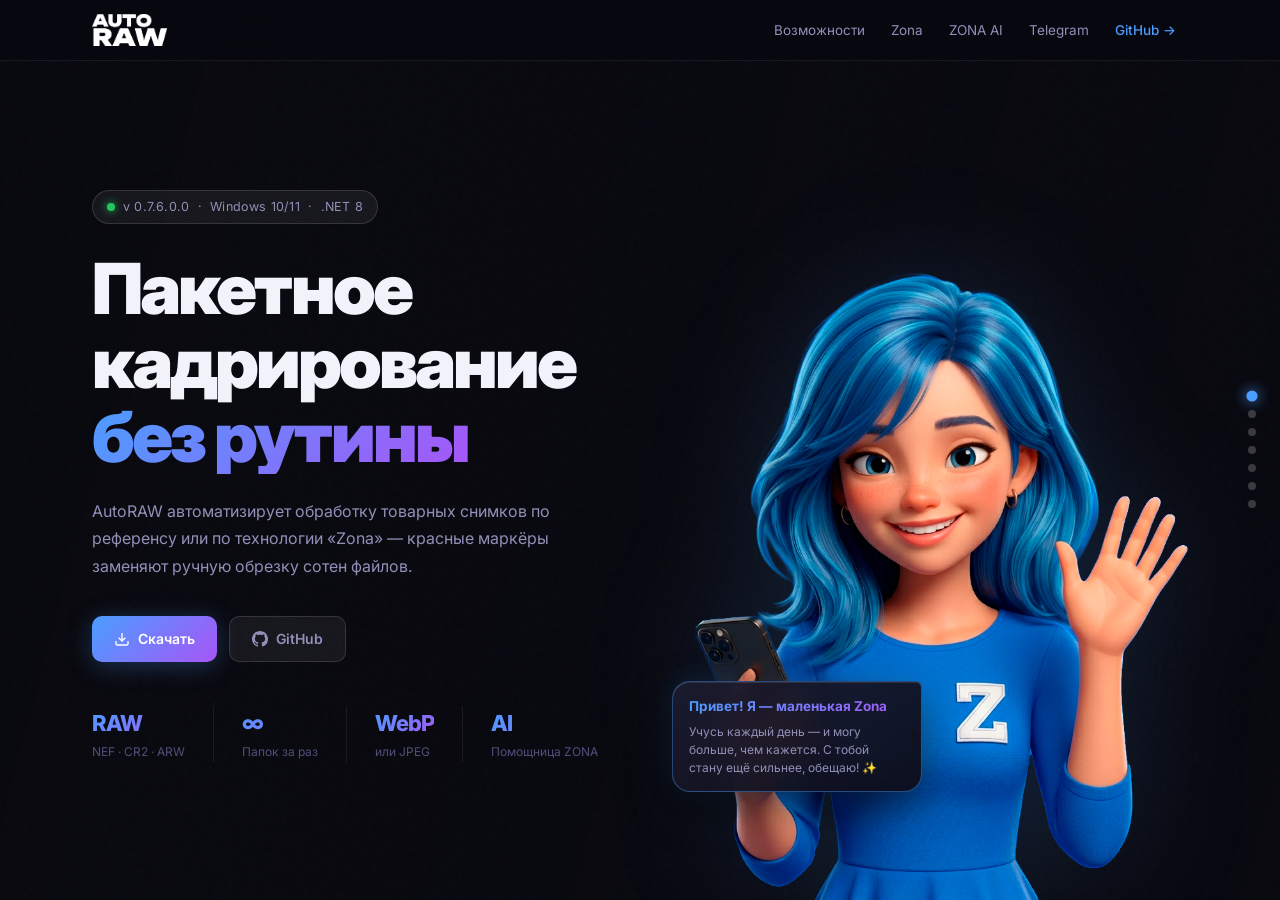
==== commit a8ead347: "deploy(presentation): update investor landing" ====
--- a/presentation/index.html
+++ b/presentation/index.html
@@ -15,10 +15,9 @@
 <!-- ══════════ NAV ══════════ -->
 <nav class="nav">
   <div class="nav-inner">
-    <div class="nav-logo">
-      <div class="nav-logo-mark"></div>
-      <span>AutoRAW</span>
-    </div>
+    <a href="#s-hero" class="nav-logo" aria-label="AutoRAW">
+      <img src="images/logo.png" alt="AutoRAW" class="nav-logo-img" />
+    </a>
     <ul class="nav-links">
       <li><a href="#s-features">Возможности</a></li>
       <li><a href="#s-zona">Zona</a></li>
@@ -108,10 +107,14 @@
       </div>
     </div>
 
-    <div class="hero-scroll-hint">
-      <span>прокрутите</span>
-      <div class="scroll-track"><div class="scroll-thumb"></div></div>
-    </div>
+    <aside class="hero-speech ri" data-d="280" aria-label="Приветствие Zona">
+      <div class="hero-speech-bubble">
+        <span class="hero-speech-name">Привет! Я — маленькая Zona</span>
+        <p>Учусь каждый день — и могу больше, чем кажется. С тобой стану ещё сильнее, обещаю! ✨</p>
+      </div>
+    </aside>
+
+
   </section>
 
   <!-- ② FEATURES ─────────────────────────────── -->
@@ -119,6 +122,12 @@
     <div class="feat-char-wrap">
       <img src="images/hellow_02.png" alt="" class="feat-char" />
     </div>
+    <aside class="feat-speech ri" data-d="200" aria-label="Zona говорит">
+      <div class="feat-speech-bubble">
+        <span class="feat-speech-name">Я, маленькая Zona</span>
+        <p>У меня сильный и опасный арсенал — готова идти в бой! Только верь в меня! ⚔️</p>
+      </div>
+    </aside>
     <div class="container">
       <div class="features-layout">
         <div class="feat-head">
@@ -169,6 +178,12 @@
     <div class="zona-char-wrap">
       <img src="images/cuting.png" alt="" class="zona-char" />
     </div>
+    <aside class="zona-speech ri" data-d="200" aria-label="Zona говорит">
+      <div class="zona-speech-bubble">
+        <span class="zona-speech-name">Я, Zona</span>
+        <p>За тебя горю! Пусть и маленькая — всё сделаю. Поверь в меня, как я в тебя! 🔥</p>
+      </div>
+    </aside>
     <div class="zona-bg-glow"></div>
     <div class="container">
       <div class="zona-layout">
@@ -254,6 +269,12 @@
     <div class="ai-char-wrap">
       <img src="images/fone_02.png" alt="" class="ai-char" />
     </div>
+    <aside class="ai-speech ri" data-d="200" aria-label="Zona говорит">
+      <div class="ai-speech-bubble">
+        <span class="ai-speech-name">Я, Zona</span>
+        <p>— нейросеть, которая сама понимает контекст. Чувствую, когда пакет готов, когда что-то пошло не так, когда работа остановлена — и каждый раз отвечаю своими словами, без шаблонов.</p>
+      </div>
+    </aside>
     <div class="container">
       <div class="ai-layout">
         <div class="ai-chat-wrap ri" data-d="80">
@@ -299,11 +320,6 @@
         <div class="ai-text">
           <div class="section-tag section-tag-purple ri" data-d="0">ZONA AI</div>
           <h2 class="section-title ri" data-d="80">Помощница<br/>с характером</h2>
-          <p class="ai-desc ri" data-d="160">
-            ZONA — нейросеть, которая сама понимает контекст. Она чувствует,
-            когда пакет готов, когда что-то пошло не так, когда работа
-            остановлена — и каждый раз отвечает своими словами, без шаблонов.
-          </p>
           <div class="ai-feats">
             <div class="ai-feat ri" data-d="220">
               <div class="ai-feat-icon">💬</div>
@@ -341,6 +357,15 @@
 
   <!-- ⑤ TELEGRAM ───────────────────────────────── -->
   <section class="snap-sec s-telegram" id="s-telegram" data-idx="4">
+    <div class="tg-char-wrap">
+      <img src="images/shild.png" alt="" class="tg-char" />
+    </div>
+    <aside class="tg-speech ri" data-d="180" aria-label="Zona говорит">
+      <div class="tg-speech-bubble">
+        <span class="tg-speech-name">Это я, малышка Zona</span>
+        <p>Да, я маленькая — но сильная! Твои данные никому не отдам, обещаю. И я тебя тоже люблю! 🛡️💙</p>
+      </div>
+    </aside>
     <div class="container">
       <div class="tg-layout">
         <div class="tg-left">
@@ -447,8 +472,23 @@
 
   <!-- ⑦ CTA ───────────────────────────────────── -->
   <section class="snap-sec s-cta" id="s-cta" data-idx="6">
+    <div class="cta-video-bg">
+      <iframe id="ctaVideo"
+        src="https://kinescope.io/embed/4FJbXLCmydcAJ5dsx8L84a?autoplay=1&muted=1&loop=1&controls=0&background=1&playbackRate=2"
+        frameborder="0" allow="autoplay; fullscreen" allowfullscreen></iframe>
+      <div class="cta-video-overlay"></div>
+    </div>
     <div class="cta-glow-1"></div>
     <div class="cta-glow-2"></div>
+    <div class="cta-char-wrap">
+      <img src="images/hellow_03.png" alt="ZONA" class="cta-char" />
+    </div>
+    <aside class="cta-speech" aria-label="Zona говорит">
+      <div class="cta-speech-bubble ri" data-d="360">
+        <span class="cta-speech-name">Я, Zona</span>
+        <p>Я сильно хочу быть с тобой и дружить! 💙</p>
+      </div>
+    </aside>
     <div class="container cta-inner">
       <div class="cta-tag ri" data-d="0">WhiteCube · 2026</div>
       <h2 class="cta-title ri" data-d="80">
@@ -472,7 +512,9 @@
     <footer class="footer">
       <div class="container footer-inner">
         <div>
-          <div class="footer-logo"><div class="nav-logo-mark"></div><span>AutoRAW</span></div>
+          <div class="footer-logo">
+            <img src="images/logo.png" alt="AutoRAW" class="footer-logo-img" />
+          </div>
           <div class="footer-copy">© 2026 WhiteCube. Все права защищены.</div>
         </div>
         <div class="footer-links">
--- a/presentation/style.css
+++ b/presentation/style.css
@@ -97,18 +97,15 @@
   justify-content:space-between;
 }
 .nav-logo{
-  display:flex;align-items:center;gap:10px;
-  font-size:17px;font-weight:800;letter-spacing:-.5px;
-}
-.nav-logo-mark{
-  width:26px;height:26px;
-  background:linear-gradient(135deg,#4a9eff,#a855f7);
-  border-radius:6px;
-  position:relative;
-}
-.nav-logo-mark::after{
-  content:'';position:absolute;inset:4px;
-  background:rgba(255,255,255,.15);border-radius:3px;
+  display:flex;align-items:center;
+  flex-shrink:0;
+  text-decoration:none;
+}
+.nav-logo-img{
+  display:block;
+  height:32px;
+  width:auto;
+  object-fit:contain;
 }
 .nav-links{
   display:flex;align-items:center;gap:2px;list-style:none;
@@ -210,7 +207,7 @@
 /* JS will set inline style for delay */
 
 /* ══════════ HERO ══════════ */
-.s-hero{padding-top:60px}
+.s-hero{padding-top:60px;position:relative}
 
 /* video bg */
 .hero-video-bg{
@@ -322,6 +319,7 @@
 .hero-stats{
   display:flex;align-items:center;gap:0;
   flex-wrap:wrap;
+  margin-bottom:8px;
 }
 .hstat{padding:0 28px 0 0;margin-right:28px;border-right:1px solid var(--border)}
 .hstat:last-child{border-right:none;margin-right:0;padding-right:0}
@@ -346,26 +344,54 @@
   transition:transform .1s linear;
 }
 
-/* scroll hint */
-.hero-scroll-hint{
-  position:absolute;bottom:32px;left:50%;
-  transform:translateX(-50%);
-  z-index:3;
-  display:flex;align-items:center;gap:10px;
-  color:var(--text-3);font-size:12px;letter-spacing:1px;
-  text-transform:uppercase;
-}
-.scroll-track{
-  width:24px;height:40px;
-  border:1.5px solid rgba(255,255,255,.15);
-  border-radius:12px;
-  display:flex;justify-content:center;padding:6px 0;
-}
-.scroll-thumb{
-  width:3px;height:8px;border-radius:2px;
-  background:var(--blue);
-  animation:scrollThumb 2s ease-in-out infinite;
-}
+.hero-speech{
+  position:absolute;
+  z-index:15;
+  right:28%;
+  bottom:12%;
+  max-width:250px;
+  pointer-events:none;
+}
+.hero-speech-bubble{
+  position:relative;
+  padding:14px 16px;
+  background:linear-gradient(145deg,rgba(28,28,48,.95),rgba(12,12,24,.95));
+  border:1px solid rgba(74,158,255,.4);
+  border-radius:18px 6px 18px 18px;
+  box-shadow:
+    0 16px 40px rgba(0,0,0,.55),
+    0 0 28px rgba(74,158,255,.15),
+    inset 0 1px 0 rgba(255,255,255,.1);
+  backdrop-filter:blur(12px);
+  animation:levitate 4.2s ease-in-out infinite;
+}
+.hero-speech-bubble::after{
+  content:'';
+  position:absolute;
+  right:-9px;
+  top:50%;
+  transform:translateY(-50%);
+  border:9px solid transparent;
+  border-left-color:rgba(18,18,32,.95);
+}
+.hero-speech-name{
+  display:block;
+  font-weight:700;
+  font-size:13.5px;
+  margin-bottom:5px;
+  background:linear-gradient(135deg,var(--blue),var(--purple));
+  -webkit-background-clip:text;-webkit-text-fill-color:transparent;
+  background-clip:text;
+}
+.hero-speech-bubble p{
+  margin:0;
+  font-size:12px;
+  line-height:1.5;
+  color:var(--text-2);
+}
+
+/* scroll hint — скрыт: дублировал статистику, навигация — точки справа */
+.hero-scroll-hint{display:none}
 
 /* ══════════ SECTION COMMON ══════════ */
 .section-tag{
@@ -405,6 +431,52 @@
   opacity:1;
   filter:drop-shadow(-10px 0 20px rgba(8,8,15,.6));
 }
+
+.feat-speech{
+  position:absolute;
+  z-index:15;
+  right:14%;
+  bottom:8%;
+  max-width:230px;
+  pointer-events:none;
+}
+.feat-speech-bubble{
+  position:relative;
+  padding:12px 14px;
+  background:linear-gradient(145deg,rgba(26,32,52,.98),rgba(14,18,32,.98));
+  border:1px solid rgba(74,158,255,.45);
+  border-radius:18px 6px 18px 18px;
+  box-shadow:
+    0 14px 36px rgba(0,0,0,.5),
+    0 0 20px rgba(74,158,255,.12),
+    inset 0 1px 0 rgba(255,255,255,.08);
+  animation:levitate 4.2s ease-in-out infinite;
+}
+.feat-speech-bubble::after{
+  content:'';
+  position:absolute;
+  right:-9px;
+  top:50%;
+  transform:translateY(-50%);
+  border:9px solid transparent;
+  border-left-color:rgba(18,24,40,.98);
+}
+.feat-speech-name{
+  display:block;
+  font-weight:700;
+  font-size:12.5px;
+  margin-bottom:4px;
+  background:linear-gradient(135deg,var(--blue),var(--purple));
+  -webkit-background-clip:text;-webkit-text-fill-color:transparent;
+  background-clip:text;
+}
+.feat-speech-bubble p{
+  margin:0;
+  font-size:11.5px;
+  line-height:1.48;
+  color:var(--text-2);
+}
+
 .features-layout{
   position:relative;z-index:1;
   display:grid;
@@ -444,13 +516,14 @@
 .feat-desc {font-size:12.5px;color:var(--text-3);line-height:1.4}
 
 /* ══════════ ZONA ══════════ */
-.s-zona{background:var(--bg)}
+.s-zona{background:var(--bg);position:relative}
 
 .zona-char-wrap{
   position:absolute;
   bottom:0;right:40px;
   z-index:10;pointer-events:none;
   height:64%;
+  transform:translateX(30%);
 }
 .zona-char{
   height:100%;width:auto;
@@ -459,6 +532,50 @@
   opacity:1;
   filter:drop-shadow(-10px 0 24px rgba(8,8,15,.7));
 }
+
+.zona-speech{
+  position:absolute;
+  z-index:15;
+  right:10%;
+  bottom:10%;
+  max-width:220px;
+  pointer-events:none;
+}
+.zona-speech-bubble{
+  position:relative;
+  padding:12px 14px;
+  background:linear-gradient(145deg,rgba(40,22,28,.98),rgba(20,12,18,.98));
+  border:1px solid rgba(239,68,68,.45);
+  border-radius:18px 6px 18px 18px;
+  box-shadow:
+    0 14px 36px rgba(0,0,0,.5),
+    0 0 20px rgba(239,68,68,.12),
+    inset 0 1px 0 rgba(255,255,255,.08);
+  animation:levitate 4.2s ease-in-out infinite;
+}
+.zona-speech-bubble::after{
+  content:'';
+  position:absolute;
+  right:-9px;
+  top:50%;
+  transform:translateY(-50%);
+  border:9px solid transparent;
+  border-left-color:rgba(24,14,18,.98);
+}
+.zona-speech-name{
+  display:block;
+  font-weight:700;
+  font-size:12.5px;
+  margin-bottom:4px;
+  color:var(--red);
+}
+.zona-speech-bubble p{
+  margin:0;
+  font-size:11.5px;
+  line-height:1.48;
+  color:var(--text-2);
+}
+
 .zona-bg-glow{
   position:absolute;top:50%;left:50%;
   transform:translate(-50%,-50%);
@@ -547,19 +664,71 @@
 .s-ai{background:var(--bg2)}
 .ai-char-wrap{
   position:absolute;
-  right:0;bottom:0;
-  z-index:0;pointer-events:none;
-  height:100%;
+  bottom:0;right:40px;
+  z-index:10;pointer-events:none;
+  height:77%;
   display:flex;align-items:flex-end;
+  transform:translateX(20%);
 }
 .ai-char{
-  height:96%;max-height:820px;
+  height:100%;max-height:656px;
   width:auto;
   object-fit:contain;object-position:bottom right;
   display:block;
-  opacity:.22;
-  filter:blur(1.5px) grayscale(.1);
-}
+  opacity:1;
+  filter:drop-shadow(-10px 0 24px rgba(8,8,15,.7));
+}
+
+/* speech bubble — Zona говорит */
+@keyframes levitate{
+  0%,100%{transform:translateY(0)}
+  50%{transform:translateY(-11px)}
+}
+.ai-speech{
+  position:absolute;
+  z-index:15;
+  right:10%;
+  bottom:10%;
+  max-width:240px;
+  pointer-events:none;
+}
+.ai-speech-bubble{
+  position:relative;
+  padding:13px 15px;
+  background:linear-gradient(145deg,rgba(30,30,50,.98),rgba(16,16,28,.98));
+  border:1px solid rgba(168,85,247,.45);
+  border-radius:18px 6px 18px 18px;
+  box-shadow:
+    0 14px 36px rgba(0,0,0,.5),
+    0 0 24px rgba(168,85,247,.12),
+    inset 0 1px 0 rgba(255,255,255,.08);
+  animation:levitate 4.2s ease-in-out infinite;
+}
+.ai-speech-bubble::after{
+  content:'';
+  position:absolute;
+  right:-9px;
+  top:50%;
+  transform:translateY(-50%);
+  border:9px solid transparent;
+  border-left-color:rgba(20,20,36,.98);
+}
+.ai-speech-name{
+  display:block;
+  font-weight:700;
+  font-size:13.5px;
+  margin-bottom:5px;
+  background:linear-gradient(135deg,var(--blue),var(--purple));
+  -webkit-background-clip:text;-webkit-text-fill-color:transparent;
+  background-clip:text;
+}
+.ai-speech-bubble p{
+  margin:0;
+  font-size:12px;
+  line-height:1.5;
+  color:var(--text-2);
+}
+
 .ai-layout{
   position:relative;z-index:1;
   display:grid;grid-template-columns:420px 1fr;
@@ -617,16 +786,74 @@
   margin-top:4px;text-align:right;
 }
 /* ai text */
-.ai-desc{font-size:15px;color:var(--text-2);line-height:1.7;margin-bottom:28px}
-.ai-feats{display:flex;flex-direction:column;gap:16px}
+.ai-feats{display:flex;flex-direction:column;gap:16px;margin-top:20px}
 .ai-feat{display:flex;gap:14px;align-items:flex-start}
 .ai-feat-icon{font-size:22px;min-width:36px;height:36px;display:flex;align-items:center}
 .ai-feat-title{font-size:14px;font-weight:600;margin-bottom:2px}
 .ai-feat-desc{font-size:13px;color:var(--text-2);line-height:1.45}
 
 /* ══════════ TELEGRAM ══════════ */
-.s-telegram{background:var(--bg)}
+.s-telegram{background:var(--bg);position:relative}
+
+.tg-char-wrap{
+  position:absolute;
+  bottom:0;right:40px;
+  z-index:10;pointer-events:none;
+  height:56%;
+  transform:translateX(20%);
+}
+.tg-char{
+  height:100%;width:auto;
+  object-fit:contain;object-position:bottom right;
+  display:block;
+  opacity:1;
+  filter:drop-shadow(-10px 0 24px rgba(8,8,15,.7));
+}
+
+.tg-speech{
+  position:absolute;
+  z-index:15;
+  right:14%;
+  bottom:8%;
+  max-width:210px;
+  pointer-events:none;
+}
+.tg-speech-bubble{
+  position:relative;
+  padding:12px 14px;
+  background:linear-gradient(145deg,rgba(26,32,52,.98),rgba(14,18,32,.98));
+  border:1px solid rgba(74,158,255,.45);
+  border-radius:18px 6px 18px 18px;
+  box-shadow:
+    0 14px 36px rgba(0,0,0,.5),
+    0 0 20px rgba(74,158,255,.12),
+    inset 0 1px 0 rgba(255,255,255,.08);
+  animation:levitate 4.2s ease-in-out infinite;
+}
+.tg-speech-bubble::after{
+  content:'';
+  position:absolute;
+  right:-9px;
+  top:26px;
+  border:9px solid transparent;
+  border-left-color:rgba(18,24,40,.98);
+}
+.tg-speech-name{
+  display:block;
+  font-weight:700;
+  font-size:12.5px;
+  margin-bottom:4px;
+  color:var(--blue);
+}
+.tg-speech-bubble p{
+  margin:0;
+  font-size:11.5px;
+  line-height:1.48;
+  color:var(--text-2);
+}
+
 .tg-layout{
+  position:relative;z-index:1;
   display:grid;grid-template-columns:1fr 1fr;
   gap:64px;align-items:center;width:100%;
 }
@@ -721,10 +948,32 @@
 .s-cta{
   background:var(--bg);
   flex-direction:column;justify-content:space-between;
-}
+  position:relative;
+}
+
+.cta-video-bg{
+  position:absolute;inset:0;overflow:hidden;z-index:0;
+}
+.cta-video-bg iframe{
+  position:absolute;top:50%;left:50%;
+  transform:translate(-50%,-50%);
+  width:177.78vh;height:56.25vw;
+  min-width:100%;min-height:100%;
+  pointer-events:none;border:none;
+}
+.cta-video-overlay{
+  position:absolute;inset:0;
+  background:linear-gradient(
+    105deg,
+    rgba(8,8,15,.92) 0%,
+    rgba(8,8,15,.78) 50%,
+    rgba(8,8,15,.35) 100%
+  );
+}
+
 .cta-glow-1,.cta-glow-2{
   position:absolute;border-radius:50%;
-  filter:blur(80px);pointer-events:none;opacity:.25;
+  filter:blur(80px);pointer-events:none;opacity:.15;z-index:1;
 }
 .cta-glow-1{
   width:500px;height:350px;top:10%;left:20%;
@@ -736,8 +985,68 @@
   background:radial-gradient(circle,rgba(168,85,247,.4) 0%,transparent 70%);
   animation:glow2 6s ease-in-out infinite alternate;
 }
+.cta-char-wrap{
+  position:absolute;
+  bottom:0;right:40px;
+  z-index:10;pointer-events:none;
+  height:99%;
+  transform:translateX(15%);
+}
+.cta-char{
+  height:100%;width:auto;
+  object-fit:contain;object-position:bottom right;
+  display:block;
+  filter:drop-shadow(-10px 0 28px rgba(8,8,15,.75));
+}
+
+.cta-speech{
+  position:absolute;
+  z-index:15;
+  right:22%;
+  bottom:38%;
+  max-width:220px;
+  pointer-events:none;
+  animation:levitate 4.2s ease-in-out infinite;
+}
+.cta-speech-bubble{
+  position:relative;
+  padding:12px 14px;
+  background:linear-gradient(145deg,rgba(28,28,48,.95),rgba(12,12,24,.95));
+  border:1px solid rgba(168,85,247,.45);
+  border-radius:18px 6px 18px 18px;
+  box-shadow:
+    0 14px 36px rgba(0,0,0,.55),
+    0 0 24px rgba(168,85,247,.15),
+    inset 0 1px 0 rgba(255,255,255,.08);
+  backdrop-filter:blur(10px);
+}
+.cta-speech-bubble::after{
+  content:'';
+  position:absolute;
+  right:-9px;
+  top:50%;
+  transform:translateY(-50%);
+  border:9px solid transparent;
+  border-left-color:rgba(16,16,28,.95);
+}
+.cta-speech-name{
+  display:block;
+  font-weight:700;
+  font-size:12.5px;
+  margin-bottom:4px;
+  background:linear-gradient(135deg,var(--blue),var(--purple));
+  -webkit-background-clip:text;-webkit-text-fill-color:transparent;
+  background-clip:text;
+}
+.cta-speech-bubble p{
+  margin:0;
+  font-size:11.5px;
+  line-height:1.48;
+  color:var(--text-2);
+}
+
 .cta-inner{
-  position:relative;z-index:1;
+  position:relative;z-index:2;
   display:flex;flex-direction:column;
   align-items:flex-start;justify-content:center;
   flex:1;padding-top:80px;padding-bottom:40px;
@@ -763,7 +1072,7 @@
 
 /* footer */
 .footer{
-  position:relative;z-index:1;width:100%;
+  position:relative;z-index:2;width:100%;
   border-top:1px solid var(--border);
   padding:20px 0;
 }
@@ -772,8 +1081,15 @@
   justify-content:space-between;gap:24px;flex-wrap:wrap;
 }
 .footer-logo{
-  display:flex;align-items:center;gap:8px;
-  font-size:14px;font-weight:700;margin-bottom:4px;
+  display:flex;align-items:center;
+  margin-bottom:4px;
+}
+.footer-logo-img{
+  display:block;
+  height:26px;
+  width:auto;
+  object-fit:contain;
+  opacity:.92;
 }
 .footer-copy{font-size:12px;color:var(--text-3)}
 .footer-links{display:flex;gap:20px}
@@ -792,7 +1108,6 @@
   .ai-layout{grid-template-columns:1fr;gap:32px}
   .tg-layout{grid-template-columns:1fr;gap:40px}
   .hero-char{height:70vh}
-  .ai-char{opacity:.12}
 }
 @media(max-width:768px){
   body{overflow:auto}
@@ -803,10 +1118,18 @@
   .nav-burger{display:flex}
   .hero-inner{grid-template-columns:1fr;padding-top:20px}
   .hero-right{display:none}
+  .hero-speech{display:none}
   .hero-title{font-size:clamp(36px,8vw,52px)}
   .stack-grid{grid-template-columns:repeat(2,1fr)}
   .req-strip{justify-content:flex-start}
   .cta-title{font-size:clamp(32px,7vw,44px)}
+  .cta-char-wrap{display:none}
+  .cta-speech{display:none}
   .ai-char-wrap{display:none}
+  .ai-speech{display:none}
+  .tg-char-wrap{display:none}
+  .tg-speech{display:none}
+  .zona-speech{display:none}
   .feat-char-wrap{display:none}
-}
+  .feat-speech{display:none}
+}
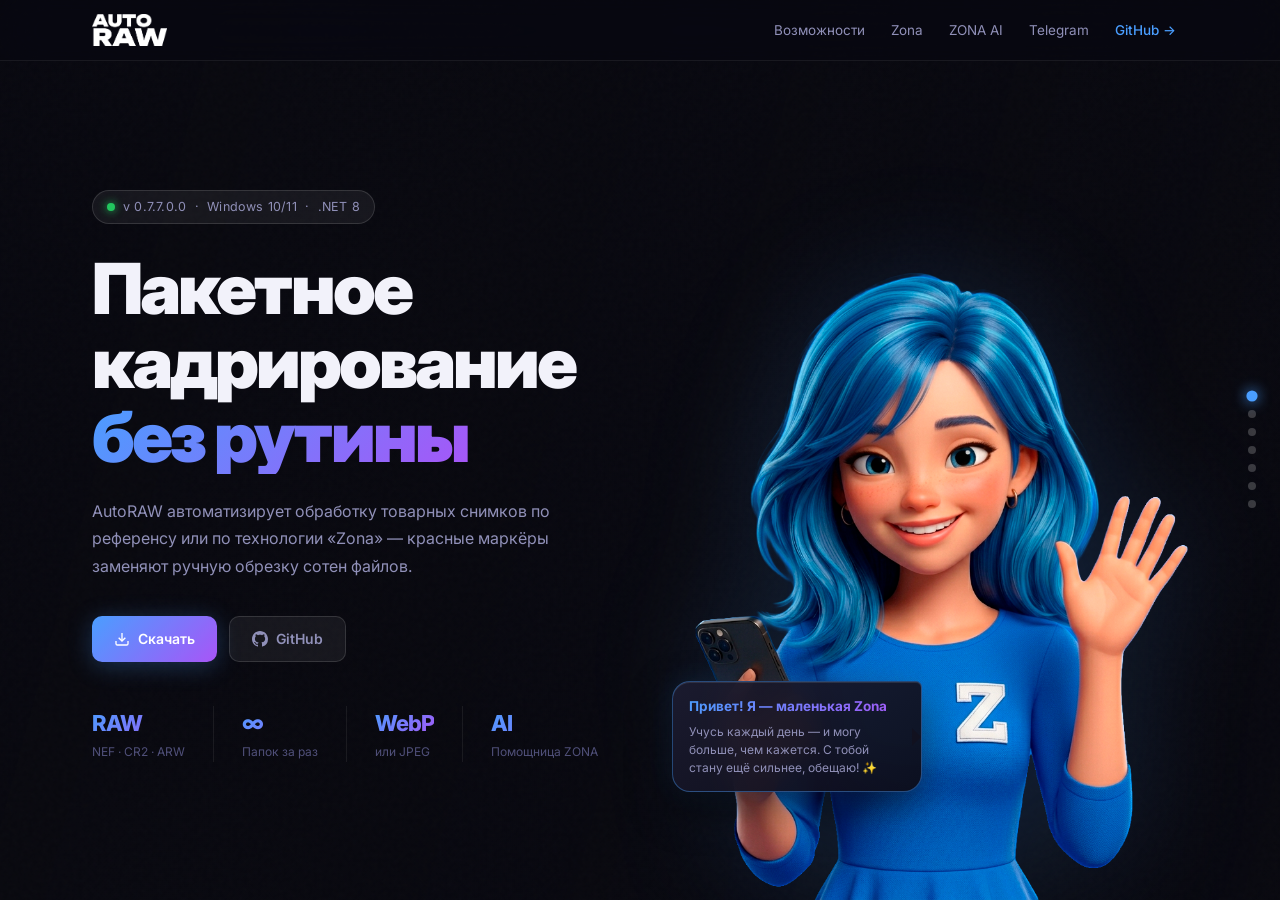
==== commit debc846f: "release: 0.7.7.0.0 — презентация, GitHub Pages, changelog" ====
--- a/presentation/index.html
+++ b/presentation/index.html
@@ -57,7 +57,7 @@
       <div class="hero-left">
         <div class="hero-badge ri" data-d="0">
           <span class="badge-dot"></span>
-          v&nbsp;0.7.6.0.0 &nbsp;·&nbsp; Windows 10/11 &nbsp;·&nbsp; .NET&nbsp;8
+          v&nbsp;0.7.7.0.0 &nbsp;·&nbsp; Windows 10/11 &nbsp;·&nbsp; .NET&nbsp;8
         </div>
         <h1 class="hero-title">
           <span class="rw" data-d="80">Пакетное</span>
@@ -507,7 +507,7 @@
           Репозиторий GitHub
         </a>
       </div>
-      <div class="cta-ver ri" data-d="320">Версия <strong>0.7.6.0.0</strong></div>
+      <div class="cta-ver ri" data-d="320">Версия <strong>0.7.7.0.0</strong></div>
     </div>
     <footer class="footer">
       <div class="container footer-inner">
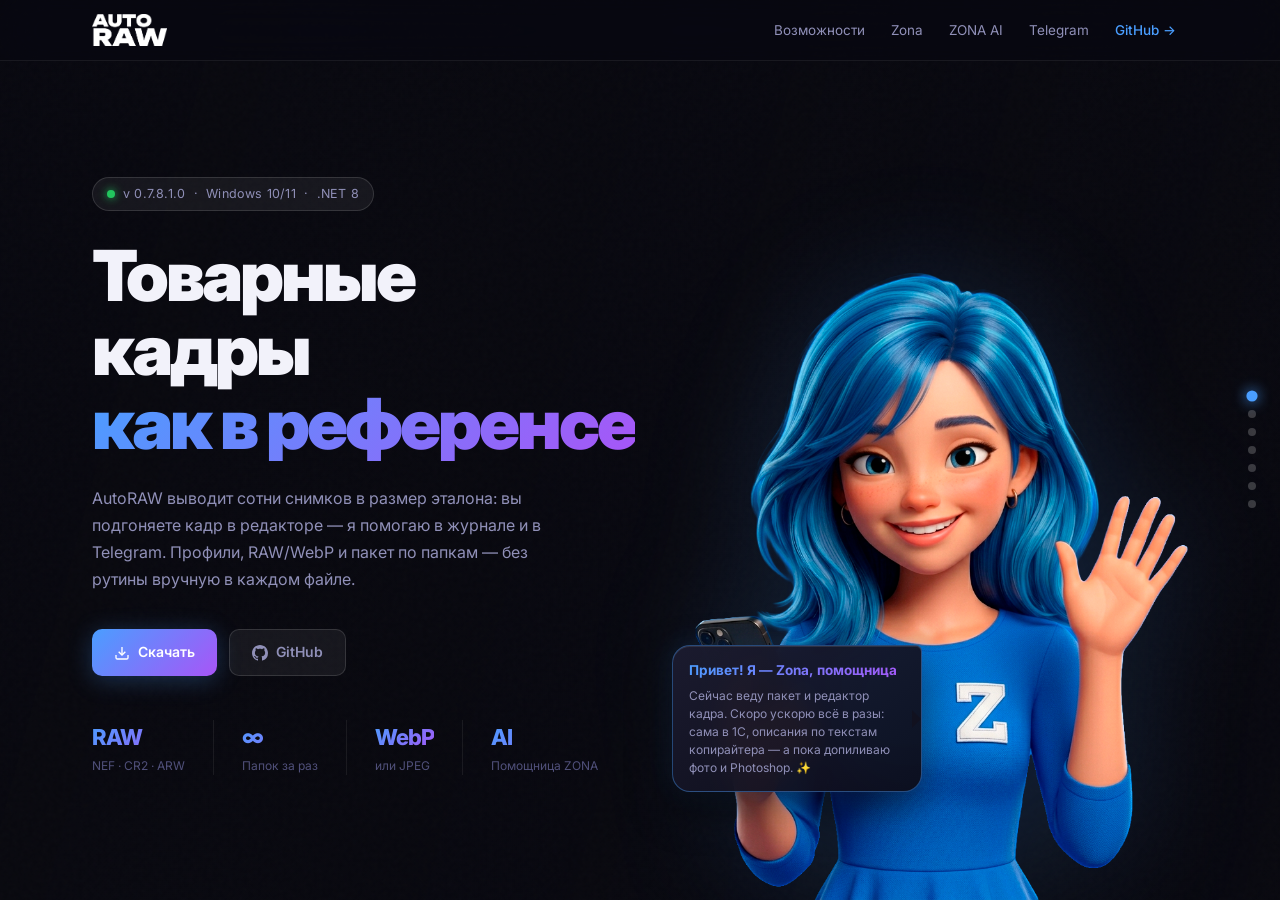
==== commit 236d435f: "docs(presentation): актуальные тексты от Zona, 1С и Photoshop в планах Co-authored-by: Cursor <curso" ====
--- a/presentation/index.html
+++ b/presentation/index.html
@@ -3,7 +3,7 @@
 <head>
   <meta charset="UTF-8" />
   <meta name="viewport" content="width=device-width, initial-scale=1.0" />
-  <title>AutoRAW — умное кадрирование для фотографов</title>
+  <title>AutoRAW — кадрирование товара с помощницей Zona</title>
   <link rel="icon" href="images/favicon.ico" type="image/x-icon" />
   <link rel="stylesheet" href="style.css" />
   <link rel="preconnect" href="https://fonts.googleapis.com" />
@@ -57,17 +57,17 @@
       <div class="hero-left">
         <div class="hero-badge ri" data-d="0">
           <span class="badge-dot"></span>
-          v&nbsp;0.7.7.0.0 &nbsp;·&nbsp; Windows 10/11 &nbsp;·&nbsp; .NET&nbsp;8
+          v&nbsp;0.7.8.1.0 &nbsp;·&nbsp; Windows 10/11 &nbsp;·&nbsp; .NET&nbsp;8
         </div>
         <h1 class="hero-title">
-          <span class="rw" data-d="80">Пакетное</span>
-          <span class="rw" data-d="160">кадрирование</span>
-          <span class="rw gradient-text" data-d="240">без рутины</span>
+          <span class="rw" data-d="80">Товарные</span>
+          <span class="rw" data-d="160">кадры</span>
+          <span class="rw gradient-text" data-d="240">как в референсе</span>
         </h1>
         <p class="hero-sub ri" data-d="340">
-          AutoRAW автоматизирует обработку товарных снимков по референсу
-          или по технологии «Zona» — красные маркёры заменяют ручную
-          обрезку сотен файлов.
+          AutoRAW выводит сотни снимков в размер эталона: вы подгоняете кадр
+          в редакторе — я помогаю в журнале и в Telegram. Профили, RAW/WebP
+          и пакет по папкам — без рутины вручную в каждом файле.
         </p>
         <div class="hero-actions ri" data-d="420">
           <a href="https://github.com/divangames/AutoRAW/releases" target="_blank" class="btn btn-primary">
@@ -109,8 +109,8 @@
 
     <aside class="hero-speech ri" data-d="280" aria-label="Приветствие Zona">
       <div class="hero-speech-bubble">
-        <span class="hero-speech-name">Привет! Я — маленькая Zona</span>
-        <p>Учусь каждый день — и могу больше, чем кажется. С тобой стану ещё сильнее, обещаю! ✨</p>
+        <span class="hero-speech-name">Привет! Я — Zona, помощница</span>
+        <p>Сейчас веду пакет и редактор кадра. Скоро ускорю всё в разы: сама в 1С, описания по текстам копирайтера — а пока допиливаю фото и Photoshop. ✨</p>
       </div>
     </aside>
 
@@ -124,8 +124,8 @@
     </div>
     <aside class="feat-speech ri" data-d="200" aria-label="Zona говорит">
       <div class="feat-speech-bubble">
-        <span class="feat-speech-name">Я, маленькая Zona</span>
-        <p>У меня сильный и опасный арсенал — готова идти в бой! Только верь в меня! ⚔️</p>
+        <span class="feat-speech-name">Я, Zona</span>
+        <p>Арсенал обновился: профили, редактор, пакет по референсу — и я уже кую следующий удар: 1С, тексты, экшены Photoshop. Верь в меня! ⚔️</p>
       </div>
     </aside>
     <div class="container">
@@ -133,7 +133,7 @@
         <div class="feat-head">
           <div class="section-tag">Возможности</div>
           <h2 class="section-title">Полный арсенал<br/>для фотографа</h2>
-          <p class="section-sub">Инструменты, которые превращают часы ручной обработки в минуты автоматики</p>
+          <p class="section-sub">Сейчас — кадр под эталон и пакет; дальше — ещё быстрее, с 1С и копирайтом</p>
         </div>
         <div class="feat-grid">
           <div class="feat-item ri" data-d="0">
@@ -141,12 +141,12 @@
             <div><div class="feat-title">Пакетная обработка</div><div class="feat-desc">Рекурсивный обход, пауза, отмена</div></div>
           </div>
           <div class="feat-item ri" data-d="60">
-            <div class="feat-icon fi-red"><svg width="22" height="22" viewBox="0 0 24 24" fill="none" stroke="currentColor" stroke-width="1.5"><circle cx="12" cy="12" r="3"/><path d="M3 12h1m16 0h1M12 3v1m0 16v1M5.6 5.6l.7.7m11.4-.7l-.7.7M5.6 18.4l.7-.7m11.4.7l-.7-.7"/></svg></div>
-            <div><div class="feat-title">Технология Zona</div><div class="feat-desc">Кроп по красному маркёру</div></div>
+            <div class="feat-icon fi-red"><svg width="22" height="22" viewBox="0 0 24 24" fill="none" stroke="currentColor" stroke-width="1.5"><rect x="3" y="3" width="18" height="18" rx="2"/><path d="M9 3v18M15 9h6M15 15h6"/></svg></div>
+            <div><div class="feat-title">Редактор кадра</div><div class="feat-desc">Смещение, масштаб, поворот — под размер референса</div></div>
           </div>
           <div class="feat-item ri" data-d="120">
             <div class="feat-icon fi-purple"><svg width="22" height="22" viewBox="0 0 24 24" fill="none" stroke="currentColor" stroke-width="1.5"><path d="M21 16V8a2 2 0 00-1-1.73l-7-4a2 2 0 00-2 0l-7 4A2 2 0 003 8v8a2 2 0 001 1.73l7 4a2 2 0 002 0l7-4A2 2 0 0021 16z"/></svg></div>
-            <div><div class="feat-title">Профили товара</div><div class="feat-desc">Кроссовки, WB и свои профили</div></div>
+            <div><div class="feat-title">Профили товара</div><div class="feat-desc">Стандартные и свои — импорт одной папкой</div></div>
           </div>
           <div class="feat-item ri" data-d="180">
             <div class="feat-icon fi-green"><svg width="22" height="22" viewBox="0 0 24 24" fill="none" stroke="currentColor" stroke-width="1.5"><path d="M12 3H5a2 2 0 00-2 2v14a2 2 0 002 2h14a2 2 0 002-2v-7"/><path d="M18.375 2.625a2.121 2.121 0 013 3L12 15l-4 1 1-4z"/></svg></div>
@@ -158,11 +158,11 @@
           </div>
           <div class="feat-item ri" data-d="300">
             <div class="feat-icon fi-cyan"><svg width="22" height="22" viewBox="0 0 24 24" fill="none" stroke="currentColor" stroke-width="1.5"><path d="M14 2H6a2 2 0 00-2 2v16a2 2 0 002 2h12a2 2 0 002-2V8z"/><polyline points="14 2 14 8 20 8"/></svg></div>
-            <div><div class="feat-title">Цветокоррекция XMP</div><div class="feat-desc">Экспозиция, контраст, превью до/после</div></div>
+            <div><div class="feat-title">Цветокоррекция XMP</div><div class="feat-desc">Пресеты Lightroom / Camera Raw</div></div>
           </div>
           <div class="feat-item ri" data-d="360">
-            <div class="feat-icon fi-pink"><svg width="22" height="22" viewBox="0 0 24 24" fill="none" stroke="currentColor" stroke-width="1.5"><polyline points="22 12 18 12 15 21 9 3 6 12 2 12"/></svg></div>
-            <div><div class="feat-title">Превью и анализ</div><div class="feat-desc">Три панели: референс · до · после</div></div>
+            <div class="feat-icon fi-pink"><svg width="22" height="22" viewBox="0 0 24 24" fill="none" stroke="currentColor" stroke-width="1.5"><path d="M12 2v4M12 18v4M4.93 4.93l2.83 2.83M16.24 16.24l2.83 2.83M2 12h4M18 12h4M4.93 19.07l2.83-2.83M16.24 7.76l2.83-2.83"/></svg></div>
+            <div><div class="feat-title">В разработке</div><div class="feat-desc">Фиксы фото, экшены и дроплеты Photoshop</div></div>
           </div>
           <div class="feat-item ri" data-d="420">
             <div class="feat-icon fi-blue"><svg width="22" height="22" viewBox="0 0 24 24" fill="none" stroke="currentColor" stroke-width="1.5"><path d="M21 15v4a2 2 0 01-2 2H5a2 2 0 01-2-2v-4"/><polyline points="7 10 12 15 17 10"/></svg></div>
@@ -181,50 +181,54 @@
     <aside class="zona-speech ri" data-d="200" aria-label="Zona говорит">
       <div class="zona-speech-bubble">
         <span class="zona-speech-name">Я, Zona</span>
-        <p>За тебя горю! Пусть и маленькая — всё сделаю. Поверь в меня, как я в тебя! 🔥</p>
+        <p>Сейчас держу линию кадра с тобой в редакторе. Скоро сама закрою цикл: фото → 1С → описание из ваших текстов. Уже мучаю Photoshop! 🔥</p>
       </div>
     </aside>
     <div class="zona-bg-glow"></div>
     <div class="container">
       <div class="zona-layout">
         <div class="zona-left">
-          <div class="section-tag section-tag-red ri" data-d="0">Технология «Zona»</div>
-          <h2 class="section-title ri" data-d="80">Кроп по<br/>красному маркёру</h2>
+          <div class="section-tag section-tag-red ri" data-d="0">Zona</div>
+          <h2 class="section-title ri" data-d="80">Сейчас и<br/>что дальше</h2>
           <p class="zona-desc ri" data-d="160">
-            Собственная разработка AutoRAW: рядом с каждым исходником
-            лежит маркёрное фото с <strong>красной рамкой</strong>
-            вокруг нужной области. Алгоритм детектирует контур,
-            вычисляет геометрию с учётом поворота и точно вырезает кадр.
+            Я — <strong>Zona</strong>, голос AutoRAW. Сегодня мы ведём товар к
+            <strong>референсу</strong>: редактор положения кадра, профили,
+            пакет по папкам. Каталог <code>zona/</code> — сетки и макеты для
+            съёмки; в пакете итог задаёт <strong>ваша подгонка</strong> и размер эталона.
           </p>
           <div class="zona-steps">
             <div class="zona-step ri" data-d="220">
               <div class="step-num">01</div>
               <div class="step-body">
-                <div class="step-title">Маркёрное фото</div>
-                <div class="step-text">В папке <code>zona/</code> — снимок с красной рамкой с тем же именем.</div>
+                <div class="step-title">Профиль и референс</div>
+                <div class="step-text">Кроссовки из комплекта или свой профиль — <code>reference</code> задаёт размер кадра.</div>
               </div>
             </div>
             <div class="zona-step ri" data-d="280">
               <div class="step-num">02</div>
               <div class="step-body">
-                <div class="step-title">Детекция контура</div>
-                <div class="step-text">OpenCV находит красную область, строит прямоугольник с углом.</div>
+                <div class="step-title">Редактор кадра</div>
+                <div class="step-text">Смещение, масштаб, поворот — сохраняете для профиля или для одного файла.</div>
               </div>
             </div>
             <div class="zona-step ri" data-d="340">
               <div class="step-num">03</div>
               <div class="step-body">
-                <div class="step-title">Перенос геометрии</div>
-                <div class="step-text">Координаты масштабируются на полноразмерный RAW.</div>
+                <div class="step-title">Пакет «Товар»</div>
+                <div class="step-text">Вложенные папки, WebP/JPEG, пауза и отмена — одна геометрия на весь каталог.</div>
               </div>
             </div>
             <div class="zona-step ri" data-d="400">
               <div class="step-num">04</div>
               <div class="step-body">
-                <div class="step-title">Приоритет над референсом</div>
-                <div class="step-text">Маркёр найден — Zona первая. Иначе — кроп по референсу.</div>
-              </div>
-            </div>
+                <div class="step-title">Скоро — полный цикл</div>
+                <div class="step-text">Выгрузка в <strong>1С</strong>, описания по материалам копирайтера, в разы быстрее.</div>
+              </div>
+            </div>
+          </div>
+          <div class="zona-roadmap ri" data-d="460">
+            <div class="zona-roadmap-label">Уже в работе</div>
+            <div class="zona-roadmap-text">Фиксы по фото товаров · автоматические <strong>экшены</strong> и <strong>дроплеты</strong> Photoshop</div>
           </div>
         </div>
         <div class="zona-right ri" data-d="100">
@@ -233,7 +237,7 @@
               <span class="zcb-dot zcb-red"></span>
               <span class="zcb-dot zcb-yellow"></span>
               <span class="zcb-dot zcb-green"></span>
-              <span class="zcb-title">Zona — детекция маркёра</span>
+              <span class="zcb-title">Zona — журнал пакета</span>
             </div>
             <div class="zona-card-body">
               <div class="zona-mock">
@@ -251,11 +255,11 @@
                 </div>
               </div>
               <div class="zona-log">
-                <div class="zlog zlog-ok">✅ 01.nef → zona detected</div>
-                <div class="zlog zlog-ok">✅ 02.nef → zona detected</div>
-                <div class="zlog zlog-ref">📐 03.nef → reference fallback</div>
-                <div class="zlog zlog-ok">✅ 04.nef → zona detected</div>
-                <div class="zlog zlog-ok">✅ 05.nef → zona detected</div>
+                <div class="zlog zlog-ok">✅ 01.nef → референс 01 · ручная подгонка</div>
+                <div class="zlog zlog-ok">✅ 02.nef → референс 02 · OK</div>
+                <div class="zlog zlog-ref">📐 03.nef → редактор: смещение сохранено</div>
+                <div class="zlog zlog-ok">✅ 04.nef → WebP · профиль Кроссовки</div>
+                <div class="zlog zlog-ok">🔜 скоро → 1С + описание от Zona</div>
               </div>
             </div>
           </div>
@@ -272,7 +276,7 @@
     <aside class="ai-speech ri" data-d="200" aria-label="Zona говорит">
       <div class="ai-speech-bubble">
         <span class="ai-speech-name">Я, Zona</span>
-        <p>— нейросеть, которая сама понимает контекст. Чувствую, когда пакет готов, когда что-то пошло не так, когда работа остановлена — и каждый раз отвечаю своими словами, без шаблонов.</p>
+        <p>— нейросеть-помощница: понимаю контекст пакета и пишу по-своему. Скоро сама отправлю товар в 1С и подберу описание — пока учусь на ваших кадрах и текстах копирайтера.</p>
       </div>
     </aside>
     <div class="container">
@@ -293,13 +297,13 @@
             <div class="chat-msgs" id="chatMessages">
               <div class="chat-msg-zona">
                 <div class="chat-bubble">
-                  👋 Привет! Я ZONA — нейросеть в AutoRAW. Беру на себя рутину кадрирования, а ваш главный талант — снимать товар — остаётся только за вами.
+                  👋 Привет! Я ZONA. Сейчас веду пакет по референсу и правкам из редактора — вы снимаете, я довожу кадр до эталона.
                   <span class="msg-time">09:41</span>
                 </div>
               </div>
               <div class="chat-msg-zona">
                 <div class="chat-bubble">
-                  🍬 Люблю конфеты и романтику, всем рада! Буду учиться и присылать отчёты.
+                  🔜 Скоро: выгрузка в 1С и описания по материалам копирайтера. В работе — фиксы фото и экшены Photoshop. Обещаю ускорить вас в разы!
                   <span class="msg-time">09:41</span>
                 </div>
               </div>
@@ -347,6 +351,20 @@
               <div>
                 <div class="ai-feat-title">Цветовая маркировка</div>
                 <div class="ai-feat-desc">Ошибки — красным, успех — зелёным</div>
+              </div>
+            </div>
+            <div class="ai-feat ri" data-d="460">
+              <div class="ai-feat-icon">🚀</div>
+              <div>
+                <div class="ai-feat-title">Скоро от Zona</div>
+                <div class="ai-feat-desc">1С, описания по копирайту, экшены Photoshop</div>
+              </div>
+            </div>
+            <div class="ai-feat ri" data-d="520">
+              <div class="ai-feat-icon">🛠</div>
+              <div>
+                <div class="ai-feat-title">Уже в разработке</div>
+                <div class="ai-feat-desc">Фиксы товарных фото, дроплеты и экшены</div>
               </div>
             </div>
           </div>
@@ -437,7 +455,7 @@
           <div class="stack-card ri" data-d="140">
             <div class="stack-ico sico-green">CV</div>
             <div class="stack-name">OpenCvSharp</div>
-            <div class="stack-desc">Детекция красной зоны</div>
+            <div class="stack-desc">Макеты, сетки, обработка изображений</div>
           </div>
           <div class="stack-card ri" data-d="210">
             <div class="stack-ico sico-orange">MN</div>
@@ -486,7 +504,7 @@
     <aside class="cta-speech" aria-label="Zona говорит">
       <div class="cta-speech-bubble ri" data-d="360">
         <span class="cta-speech-name">Я, Zona</span>
-        <p>Я сильно хочу быть с тобой и дружить! 💙</p>
+        <p>Скачай AutoRAW — а я уже готовлю 1С, описания и Photoshop. Будем дружить! 💙</p>
       </div>
     </aside>
     <div class="container cta-inner">
@@ -507,7 +525,7 @@
           Репозиторий GitHub
         </a>
       </div>
-      <div class="cta-ver ri" data-d="320">Версия <strong>0.7.7.0.0</strong></div>
+      <div class="cta-ver ri" data-d="320">Версия <strong>0.7.8.1.0</strong></div>
     </div>
     <footer class="footer">
       <div class="container footer-inner">
--- a/presentation/style.css
+++ b/presentation/style.css
@@ -591,6 +591,17 @@
 .zona-desc{font-size:15px;color:var(--text-2);line-height:1.7;margin-bottom:28px}
 .zona-desc strong{color:var(--red)}
 .zona-steps{display:flex;flex-direction:column;gap:16px}
+.zona-roadmap{
+  margin-top:20px;padding:14px 16px;
+  border:1px solid rgba(239,68,68,.25);
+  border-radius:10px;background:rgba(239,68,68,.06)
+}
+.zona-roadmap-label{
+  font-size:11px;font-weight:700;letter-spacing:.06em;text-transform:uppercase;
+  color:var(--red);margin-bottom:6px
+}
+.zona-roadmap-text{font-size:14px;color:var(--text-2);line-height:1.55}
+.zona-roadmap-text strong{color:var(--text-1)}
 .zona-step{display:flex;gap:14px;align-items:flex-start}
 .step-num{
   min-width:34px;height:34px;
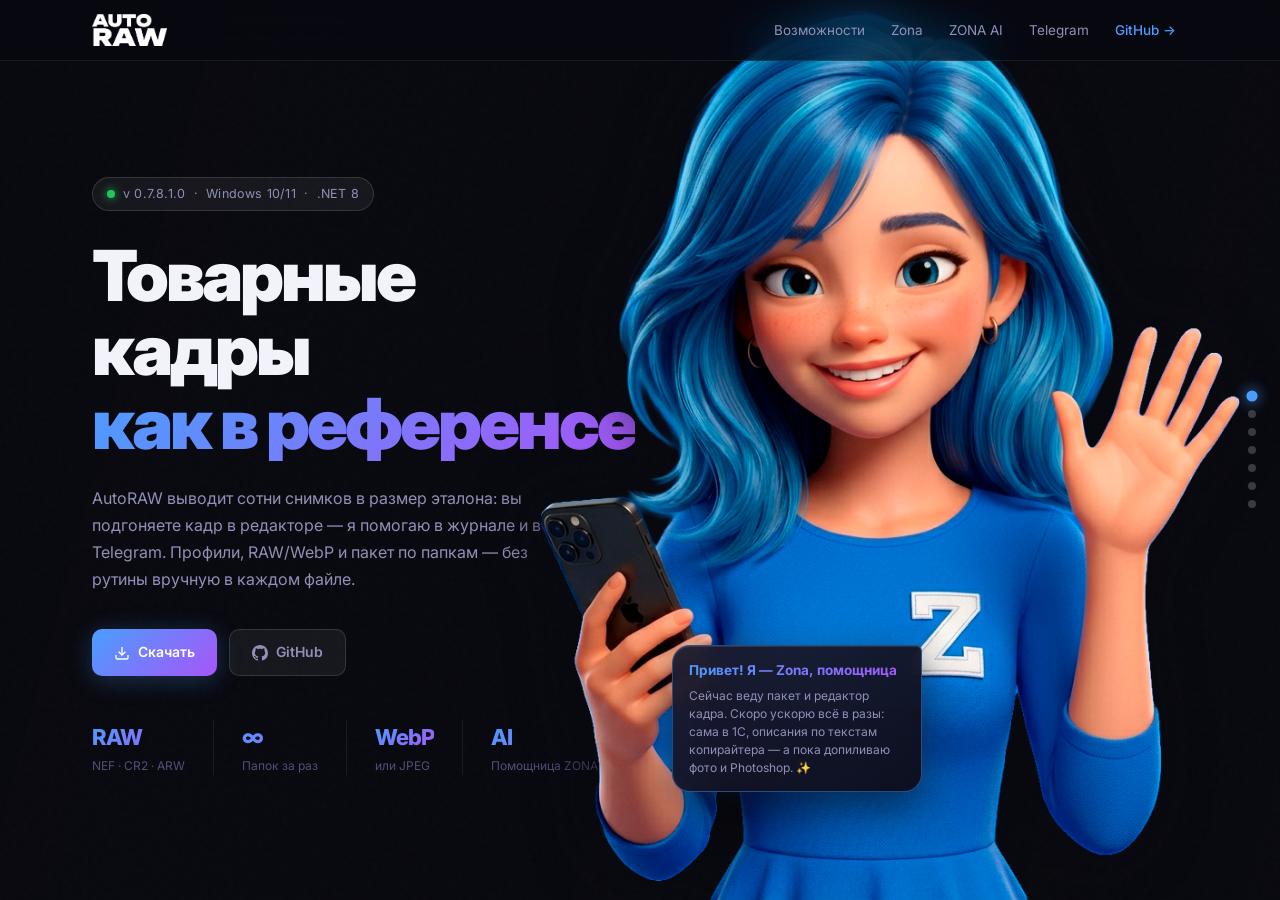
==== commit 6b20ceb0: "fix(presentation): fone_01 на hero в том же размере, что персонаж на CTA Co-authored-by: Cursor <cur" ====
--- a/presentation/index.html
+++ b/presentation/index.html
@@ -102,9 +102,10 @@
         </div>
       </div>
 
-      <div class="hero-right ri" data-d="200">
-        <img src="images/fone_01.png" alt="ZONA" class="hero-char" id="heroChar" />
-      </div>
+    </div>
+
+    <div class="slide-char-wrap hero-char-wrap ri" data-d="200">
+      <img src="images/fone_01.png" alt="ZONA" class="slide-char hero-char" id="heroChar" />
     </div>
 
     <aside class="hero-speech ri" data-d="280" aria-label="Приветствие Zona">
@@ -498,8 +499,8 @@
     </div>
     <div class="cta-glow-1"></div>
     <div class="cta-glow-2"></div>
-    <div class="cta-char-wrap">
-      <img src="images/hellow_03.png" alt="ZONA" class="cta-char" />
+    <div class="slide-char-wrap cta-char-wrap">
+      <img src="images/hellow_03.png" alt="ZONA" class="slide-char cta-char" />
     </div>
     <aside class="cta-speech" aria-label="Zona говорит">
       <div class="cta-speech-bubble ri" data-d="360">
--- a/presentation/style.css
+++ b/presentation/style.css
@@ -207,7 +207,7 @@
 /* JS will set inline style for delay */
 
 /* ══════════ HERO ══════════ */
-.s-hero{padding-top:60px;position:relative}
+.s-hero{padding-top:60px;position:relative;overflow:hidden}
 
 /* video bg */
 .hero-video-bg{
@@ -330,19 +330,21 @@
 }
 .hstat-label{font-size:12px;color:var(--text-3);margin-top:1px}
 
-/* hero right - character */
-.hero-right{
-  position:relative;
-  height:100%;
-  display:flex;align-items:flex-end;justify-content:center;
-}
-.hero-char{
-  height:90vh;max-height:800px;
-  width:auto;object-fit:contain;object-position:bottom;
-  display:block;
-  filter:drop-shadow(0 0 60px rgba(74,158,255,.15));
-  transition:transform .1s linear;
-}
+/* Персонаж Zona: одинаковый размер на hero и CTA */
+.slide-char-wrap{
+  position:absolute;
+  bottom:0;right:40px;
+  z-index:10;pointer-events:none;
+  height:99%;
+  transform:translateX(15%);
+}
+.slide-char{
+  height:100%;width:auto;
+  object-fit:contain;object-position:bottom right;
+  display:block;
+  filter:drop-shadow(-10px 0 28px rgba(8,8,15,.75));
+}
+.hero-char{transition:transform .1s linear}
 
 .hero-speech{
   position:absolute;
@@ -996,19 +998,7 @@
   background:radial-gradient(circle,rgba(168,85,247,.4) 0%,transparent 70%);
   animation:glow2 6s ease-in-out infinite alternate;
 }
-.cta-char-wrap{
-  position:absolute;
-  bottom:0;right:40px;
-  z-index:10;pointer-events:none;
-  height:99%;
-  transform:translateX(15%);
-}
-.cta-char{
-  height:100%;width:auto;
-  object-fit:contain;object-position:bottom right;
-  display:block;
-  filter:drop-shadow(-10px 0 28px rgba(8,8,15,.75));
-}
+/* .cta-char-wrap / .cta-char — см. .slide-char-wrap */
 
 .cta-speech{
   position:absolute;
@@ -1118,7 +1108,6 @@
   .zona-layout{grid-template-columns:1fr;gap:40px}
   .ai-layout{grid-template-columns:1fr;gap:32px}
   .tg-layout{grid-template-columns:1fr;gap:40px}
-  .hero-char{height:70vh}
 }
 @media(max-width:768px){
   body{overflow:auto}
@@ -1128,13 +1117,13 @@
   .nav-links{display:none}
   .nav-burger{display:flex}
   .hero-inner{grid-template-columns:1fr;padding-top:20px}
-  .hero-right{display:none}
+  .hero-char-wrap{display:none}
   .hero-speech{display:none}
   .hero-title{font-size:clamp(36px,8vw,52px)}
   .stack-grid{grid-template-columns:repeat(2,1fr)}
   .req-strip{justify-content:flex-start}
   .cta-title{font-size:clamp(32px,7vw,44px)}
-  .cta-char-wrap{display:none}
+  .slide-char-wrap{display:none}
   .cta-speech{display:none}
   .ai-char-wrap{display:none}
   .ai-speech{display:none}
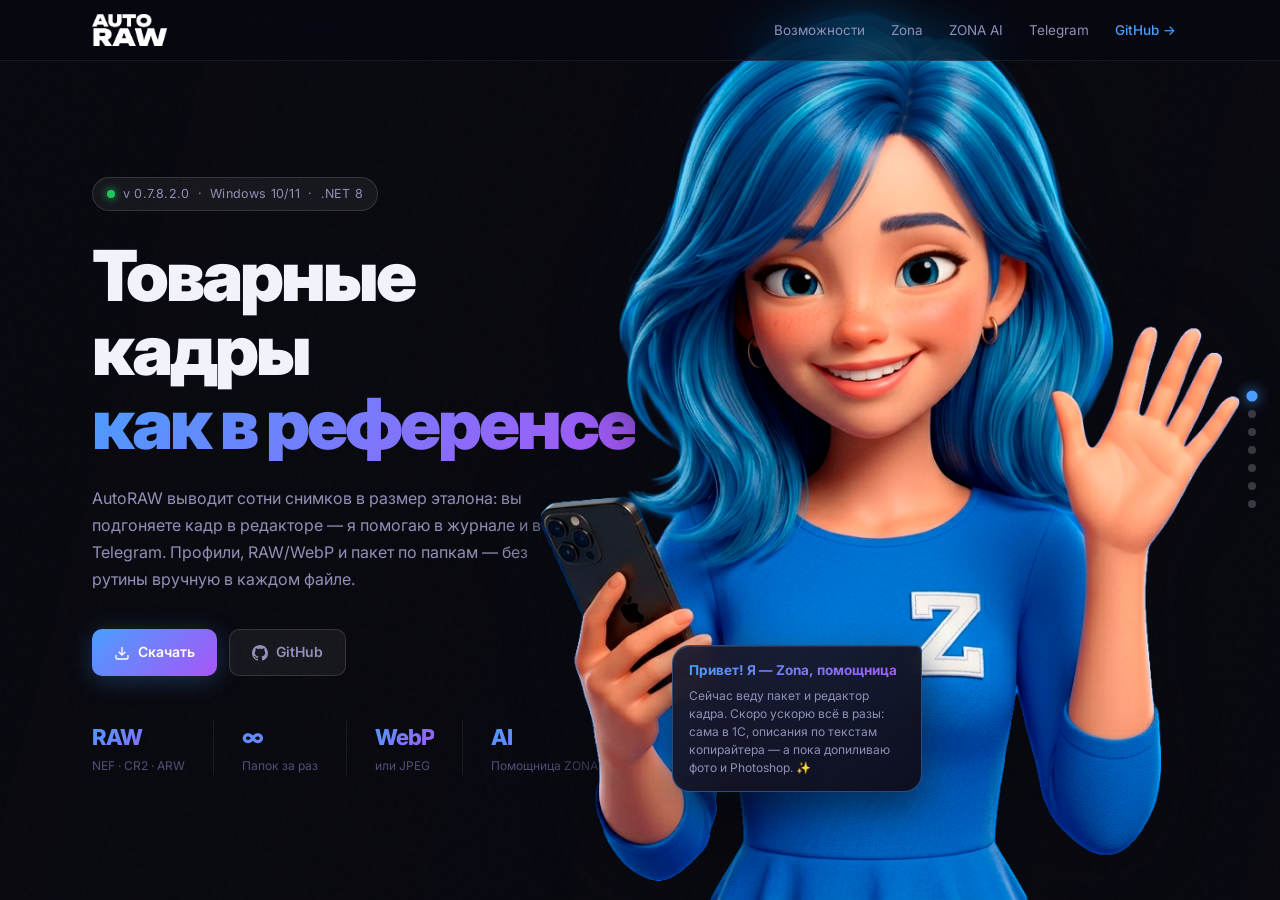
==== commit c877e632: "docs(release): changelog 0.7.8.2.0 Редактор: миниатюры с кэшем, фильтр и группировка списка, переиме" ====
--- a/presentation/index.html
+++ b/presentation/index.html
@@ -57,7 +57,7 @@
       <div class="hero-left">
         <div class="hero-badge ri" data-d="0">
           <span class="badge-dot"></span>
-          v&nbsp;0.7.8.1.0 &nbsp;·&nbsp; Windows 10/11 &nbsp;·&nbsp; .NET&nbsp;8
+          v&nbsp;0.7.8.2.0 &nbsp;·&nbsp; Windows 10/11 &nbsp;·&nbsp; .NET&nbsp;8
         </div>
         <h1 class="hero-title">
           <span class="rw" data-d="80">Товарные</span>
@@ -526,7 +526,7 @@
           Репозиторий GitHub
         </a>
       </div>
-      <div class="cta-ver ri" data-d="320">Версия <strong>0.7.8.1.0</strong></div>
+      <div class="cta-ver ri" data-d="320">Версия <strong>0.7.8.2.0</strong></div>
     </div>
     <footer class="footer">
       <div class="container footer-inner">
--- a/presentation/style.css
+++ b/presentation/style.css
@@ -424,13 +424,16 @@
   bottom:0;
   right:40px;
   z-index:10;pointer-events:none;
-  height:32%;
+  height:64%;
+  overflow:visible;
 }
 .feat-char{
   height:100%;width:auto;
   object-fit:contain;object-position:bottom right;
   display:block;
   opacity:1;
+  transform:scale(2);
+  transform-origin:bottom right;
   filter:drop-shadow(-10px 0 20px rgba(8,8,15,.6));
 }
 
@@ -525,6 +528,7 @@
   bottom:0;right:40px;
   z-index:10;pointer-events:none;
   height:64%;
+  overflow:visible;
   transform:translateX(30%);
 }
 .zona-char{
@@ -532,6 +536,8 @@
   object-fit:contain;object-position:bottom right;
   display:block;
   opacity:1;
+  transform:scale(2);
+  transform-origin:bottom right;
   filter:drop-shadow(-10px 0 24px rgba(8,8,15,.7));
 }
 
@@ -680,15 +686,18 @@
   bottom:0;right:40px;
   z-index:10;pointer-events:none;
   height:77%;
+  overflow:visible;
   display:flex;align-items:flex-end;
   transform:translateX(20%);
 }
 .ai-char{
-  height:100%;max-height:656px;
+  height:100%;max-height:none;
   width:auto;
   object-fit:contain;object-position:bottom right;
   display:block;
   opacity:1;
+  transform:scale(2);
+  transform-origin:bottom right;
   filter:drop-shadow(-10px 0 24px rgba(8,8,15,.7));
 }
 
@@ -812,7 +821,7 @@
   position:absolute;
   bottom:0;right:40px;
   z-index:10;pointer-events:none;
-  height:56%;
+  height:84%;
   transform:translateX(20%);
 }
 .tg-char{
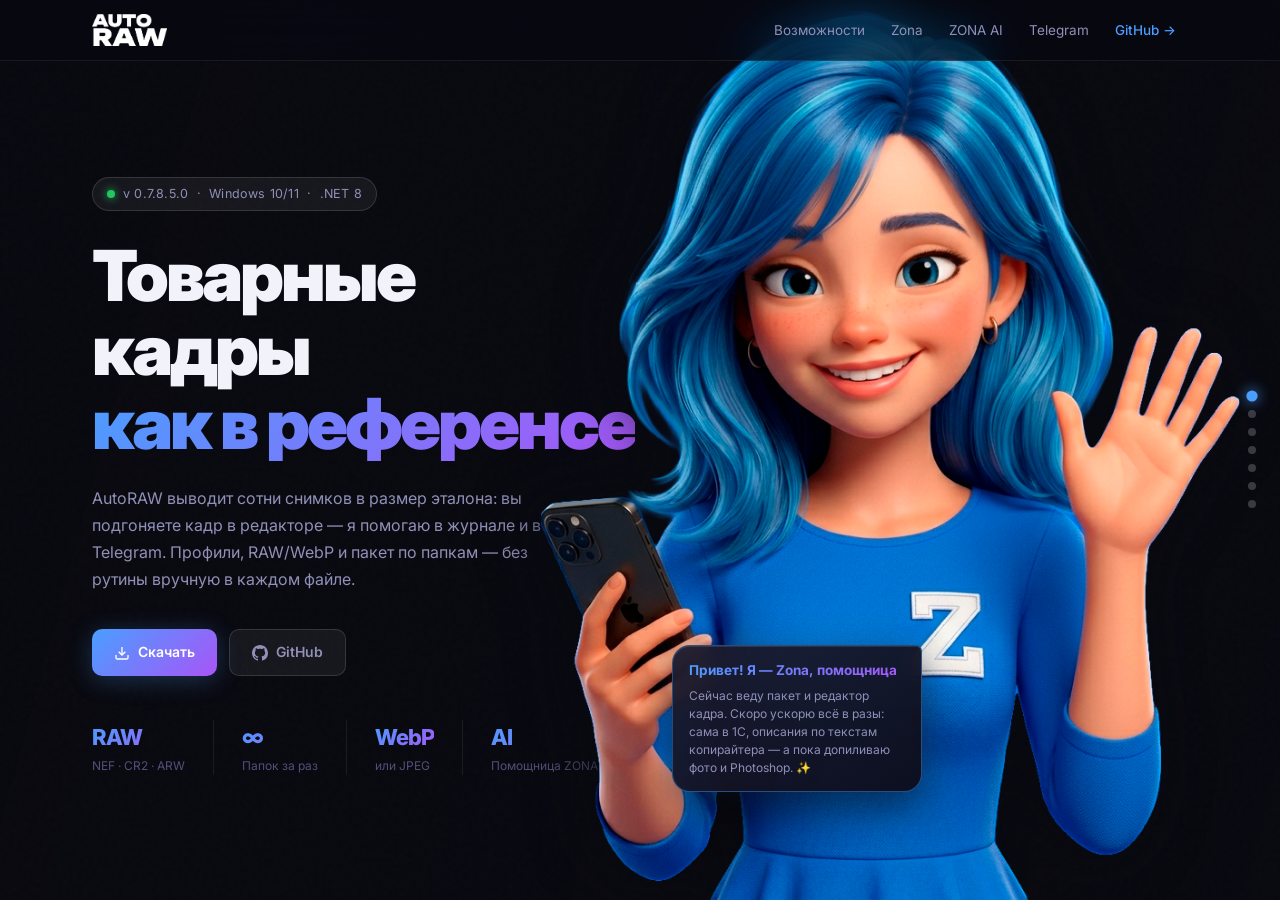
==== commit 19d84f37: "Release 0.7.8.5.0: дроплеты Photoshop, редактор и Semi-AI. Добавлены опция «Прогнать через Дроплеты»" ====
--- a/presentation/index.html
+++ b/presentation/index.html
@@ -57,7 +57,7 @@
       <div class="hero-left">
         <div class="hero-badge ri" data-d="0">
           <span class="badge-dot"></span>
-          v&nbsp;0.7.8.2.0 &nbsp;·&nbsp; Windows 10/11 &nbsp;·&nbsp; .NET&nbsp;8
+          v&nbsp;0.7.8.5.0 &nbsp;·&nbsp; Windows 10/11 &nbsp;·&nbsp; .NET&nbsp;8
         </div>
         <h1 class="hero-title">
           <span class="rw" data-d="80">Товарные</span>
@@ -526,7 +526,7 @@
           Репозиторий GitHub
         </a>
       </div>
-      <div class="cta-ver ri" data-d="320">Версия <strong>0.7.8.2.0</strong></div>
+      <div class="cta-ver ri" data-d="320">Версия <strong>0.7.8.5.0</strong></div>
     </div>
     <footer class="footer">
       <div class="container footer-inner">
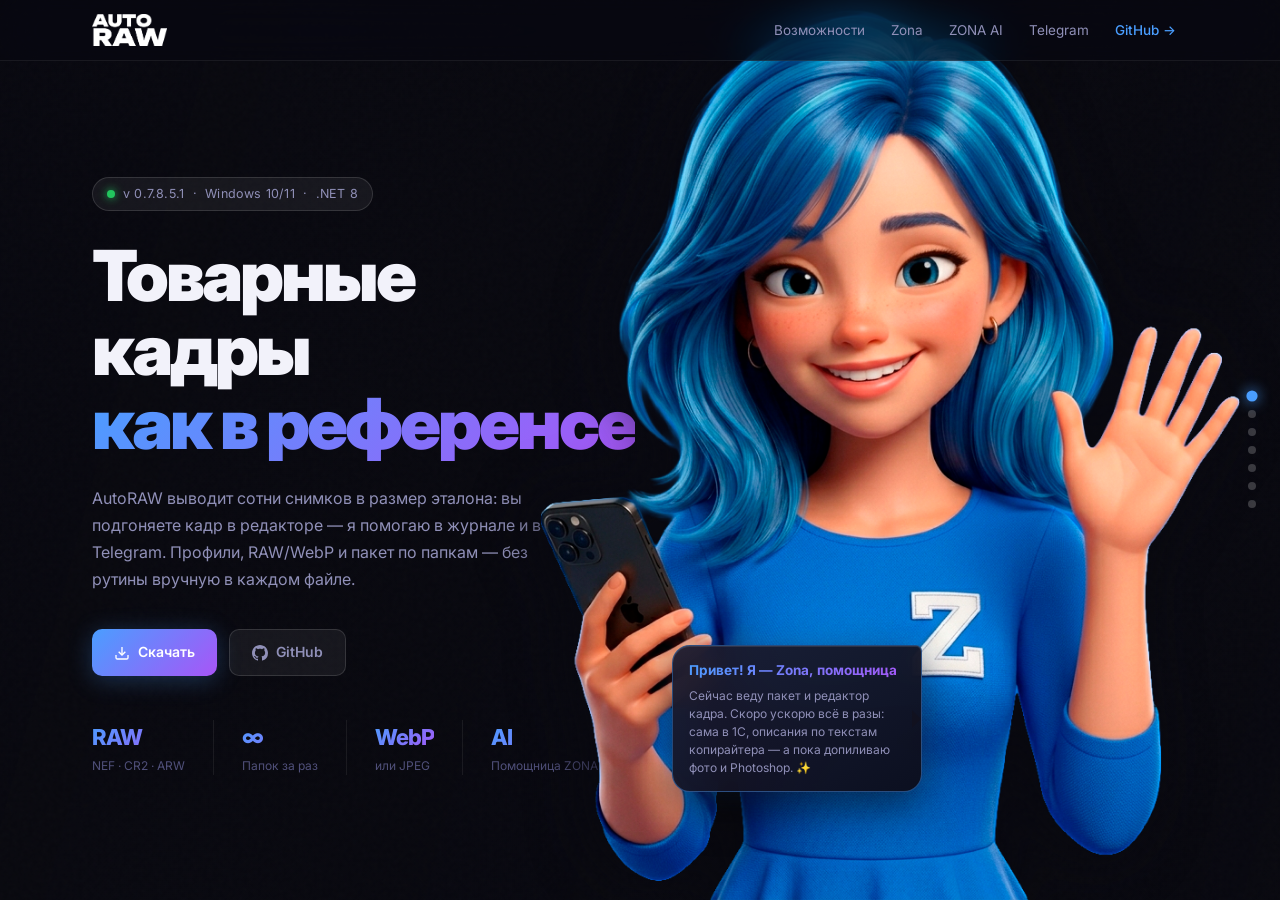
==== commit 079000f5: "Release 0.7.8.5.1: кэш миниатюр и галочки папок в редакторе. Миниатюры не перезагружаются при фильтр" ====
--- a/presentation/index.html
+++ b/presentation/index.html
@@ -57,7 +57,7 @@
       <div class="hero-left">
         <div class="hero-badge ri" data-d="0">
           <span class="badge-dot"></span>
-          v&nbsp;0.7.8.5.0 &nbsp;·&nbsp; Windows 10/11 &nbsp;·&nbsp; .NET&nbsp;8
+          v&nbsp;0.7.8.5.1 &nbsp;·&nbsp; Windows 10/11 &nbsp;·&nbsp; .NET&nbsp;8
         </div>
         <h1 class="hero-title">
           <span class="rw" data-d="80">Товарные</span>
@@ -526,7 +526,7 @@
           Репозиторий GitHub
         </a>
       </div>
-      <div class="cta-ver ri" data-d="320">Версия <strong>0.7.8.5.0</strong></div>
+      <div class="cta-ver ri" data-d="320">Версия <strong>0.7.8.5.1</strong></div>
     </div>
     <footer class="footer">
       <div class="container footer-inner">
--- a/presentation/style.css
+++ b/presentation/style.css
@@ -432,7 +432,7 @@
   object-fit:contain;object-position:bottom right;
   display:block;
   opacity:1;
-  transform:scale(2);
+  transform:scale(1);
   transform-origin:bottom right;
   filter:drop-shadow(-10px 0 20px rgba(8,8,15,.6));
 }
@@ -536,7 +536,7 @@
   object-fit:contain;object-position:bottom right;
   display:block;
   opacity:1;
-  transform:scale(2);
+  transform:scale(1);
   transform-origin:bottom right;
   filter:drop-shadow(-10px 0 24px rgba(8,8,15,.7));
 }
@@ -696,7 +696,7 @@
   object-fit:contain;object-position:bottom right;
   display:block;
   opacity:1;
-  transform:scale(2);
+  transform:scale(1);
   transform-origin:bottom right;
   filter:drop-shadow(-10px 0 24px rgba(8,8,15,.7));
 }
